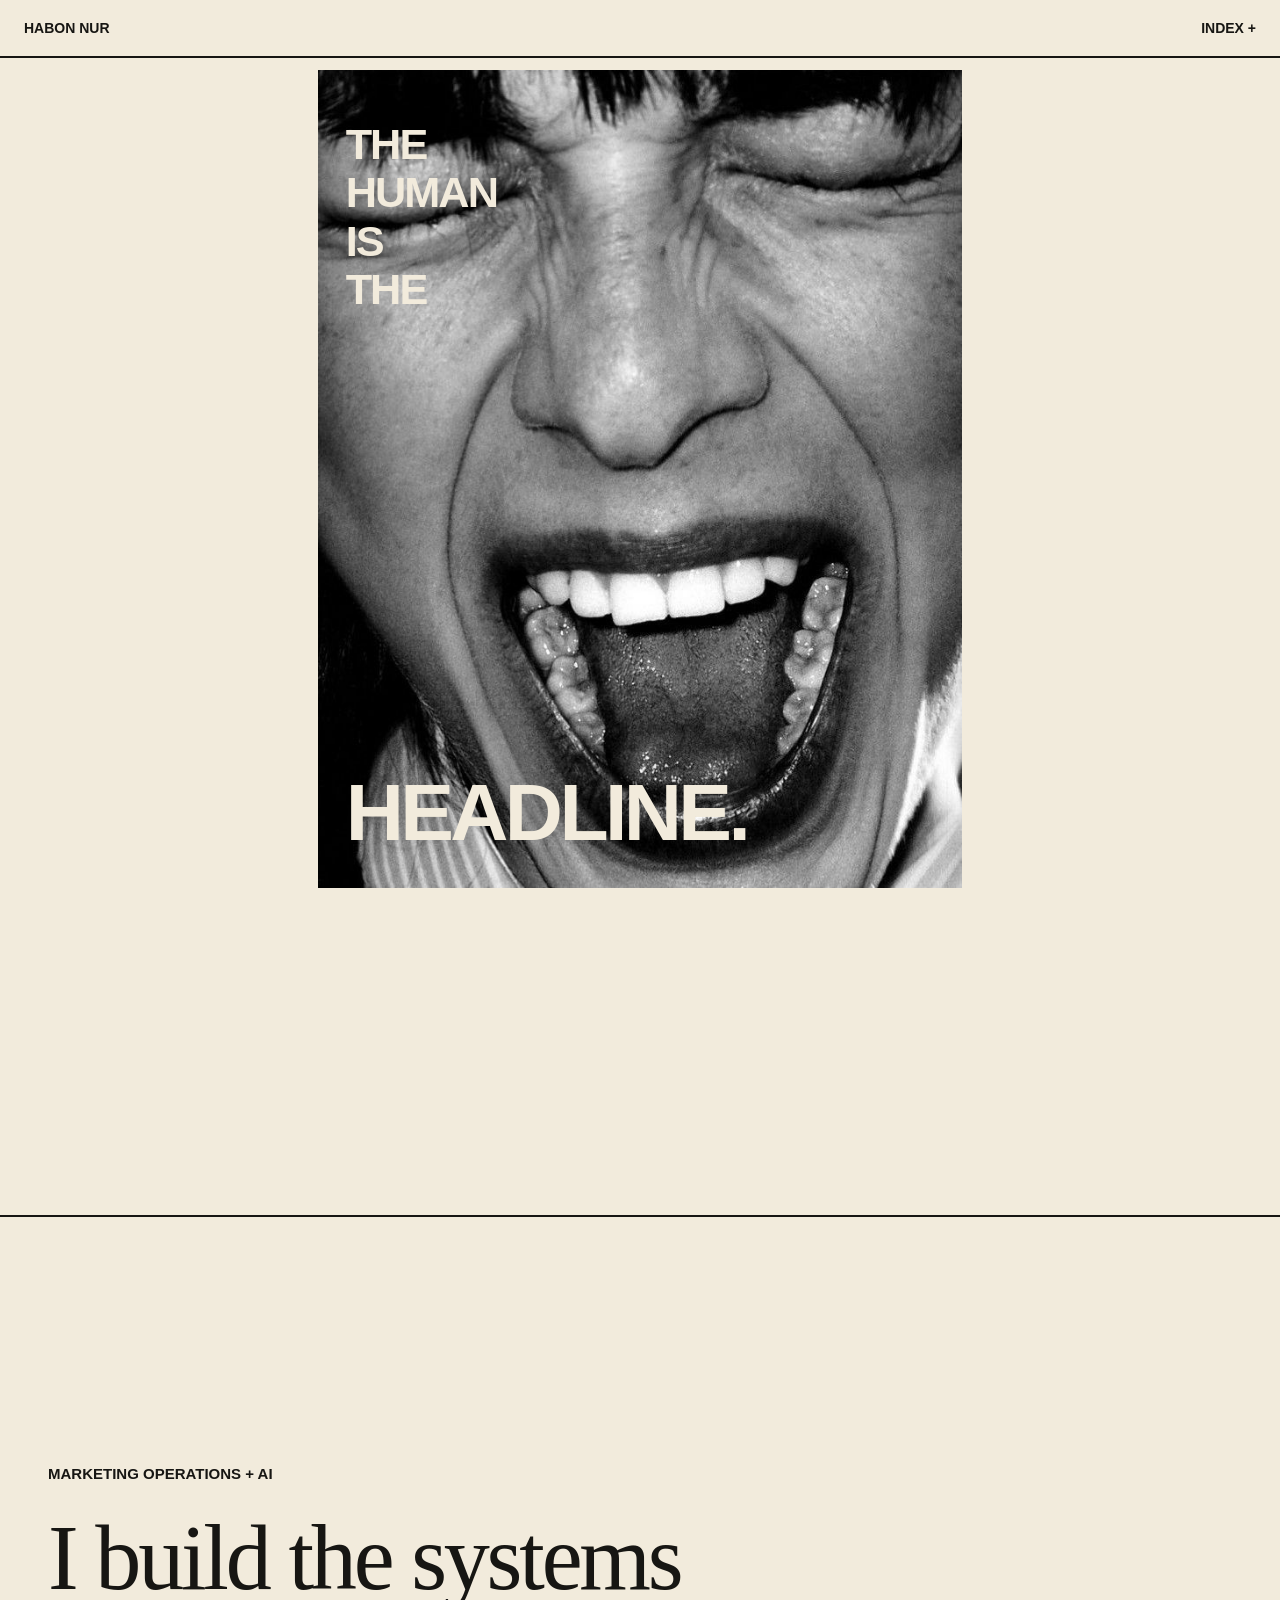
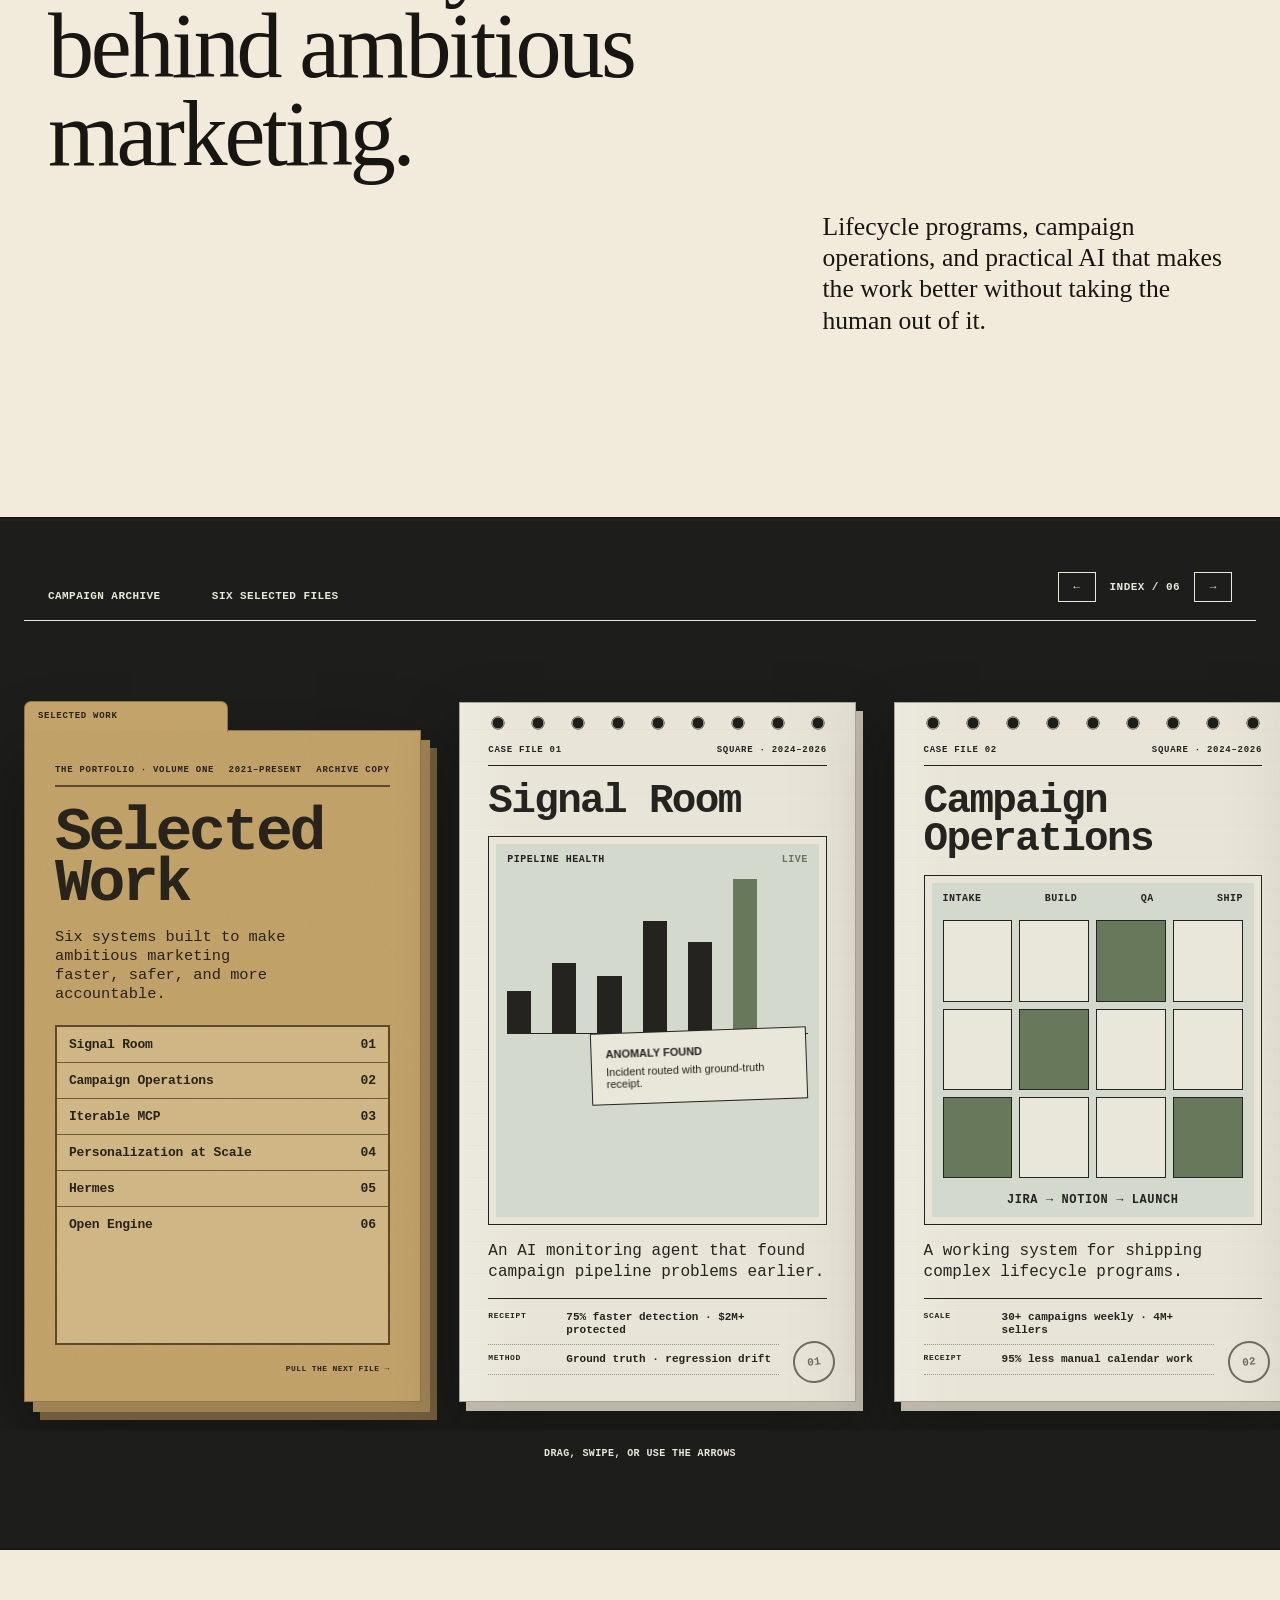
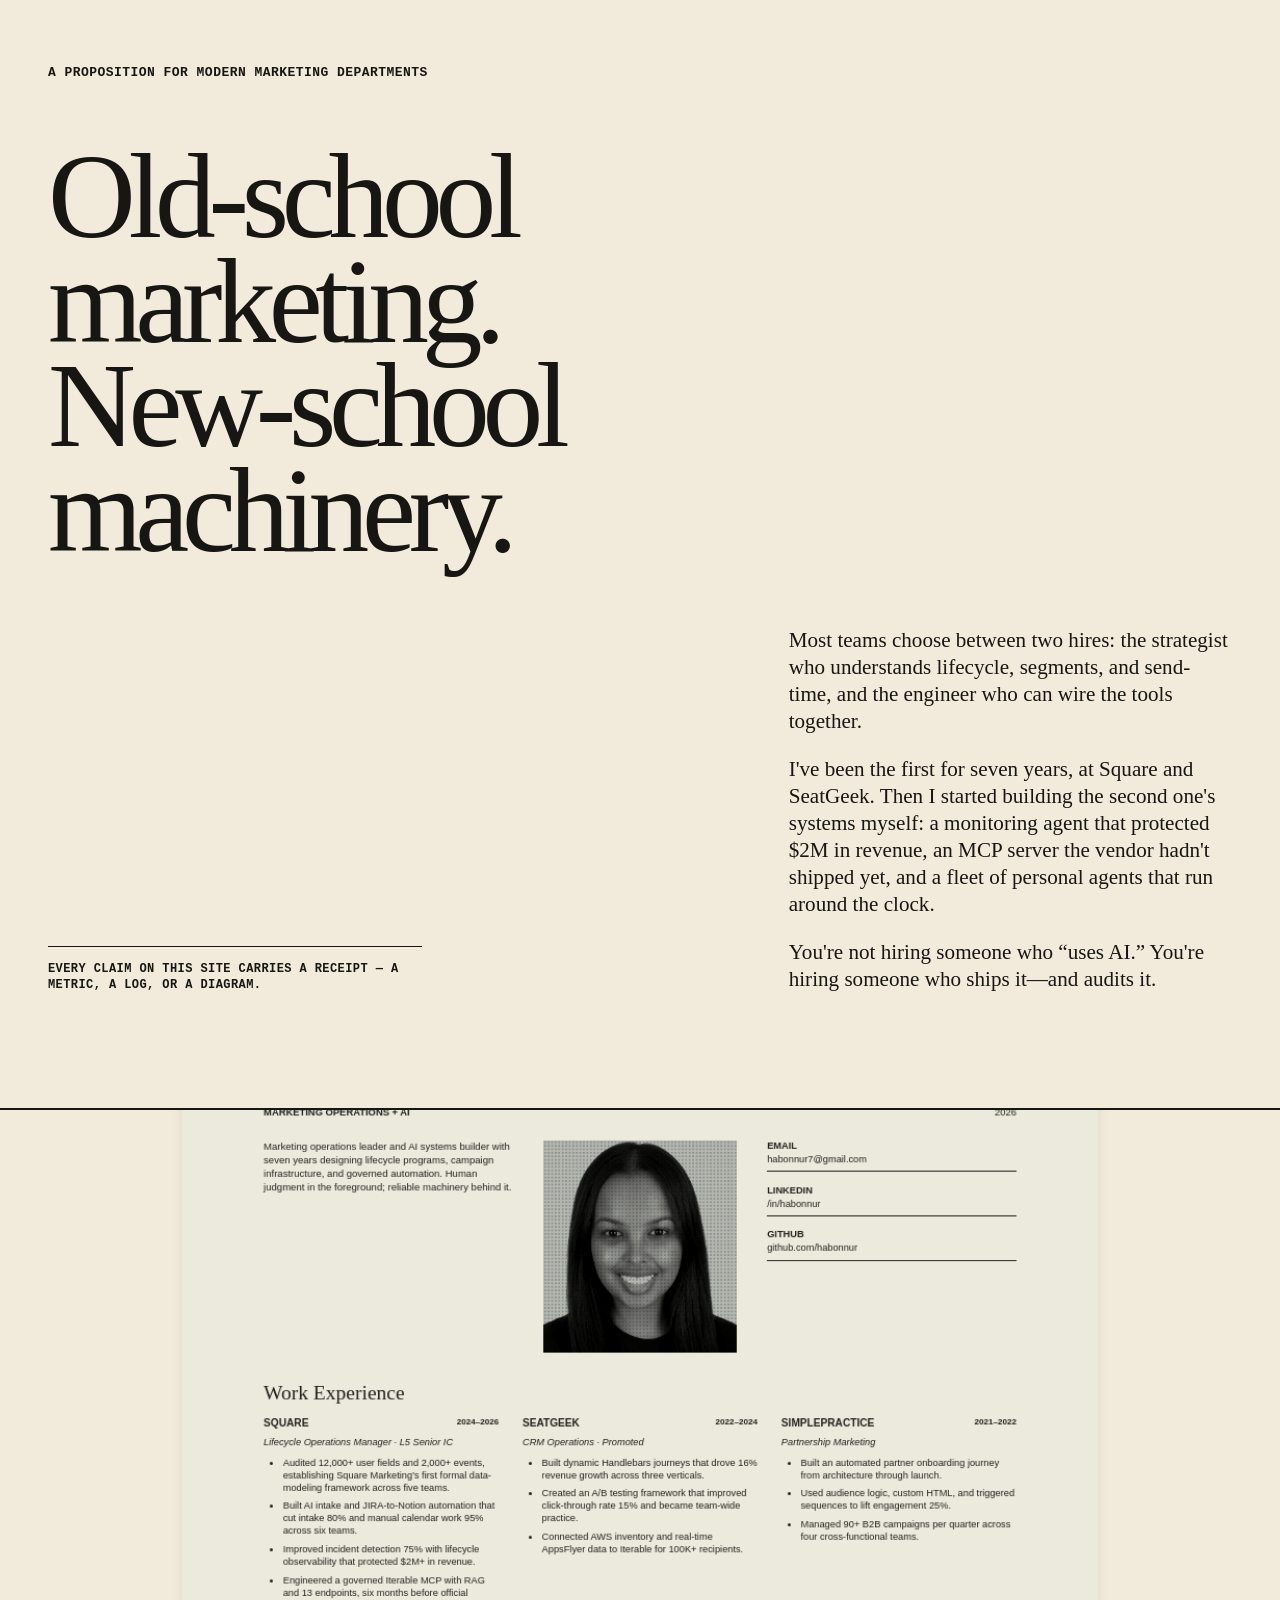
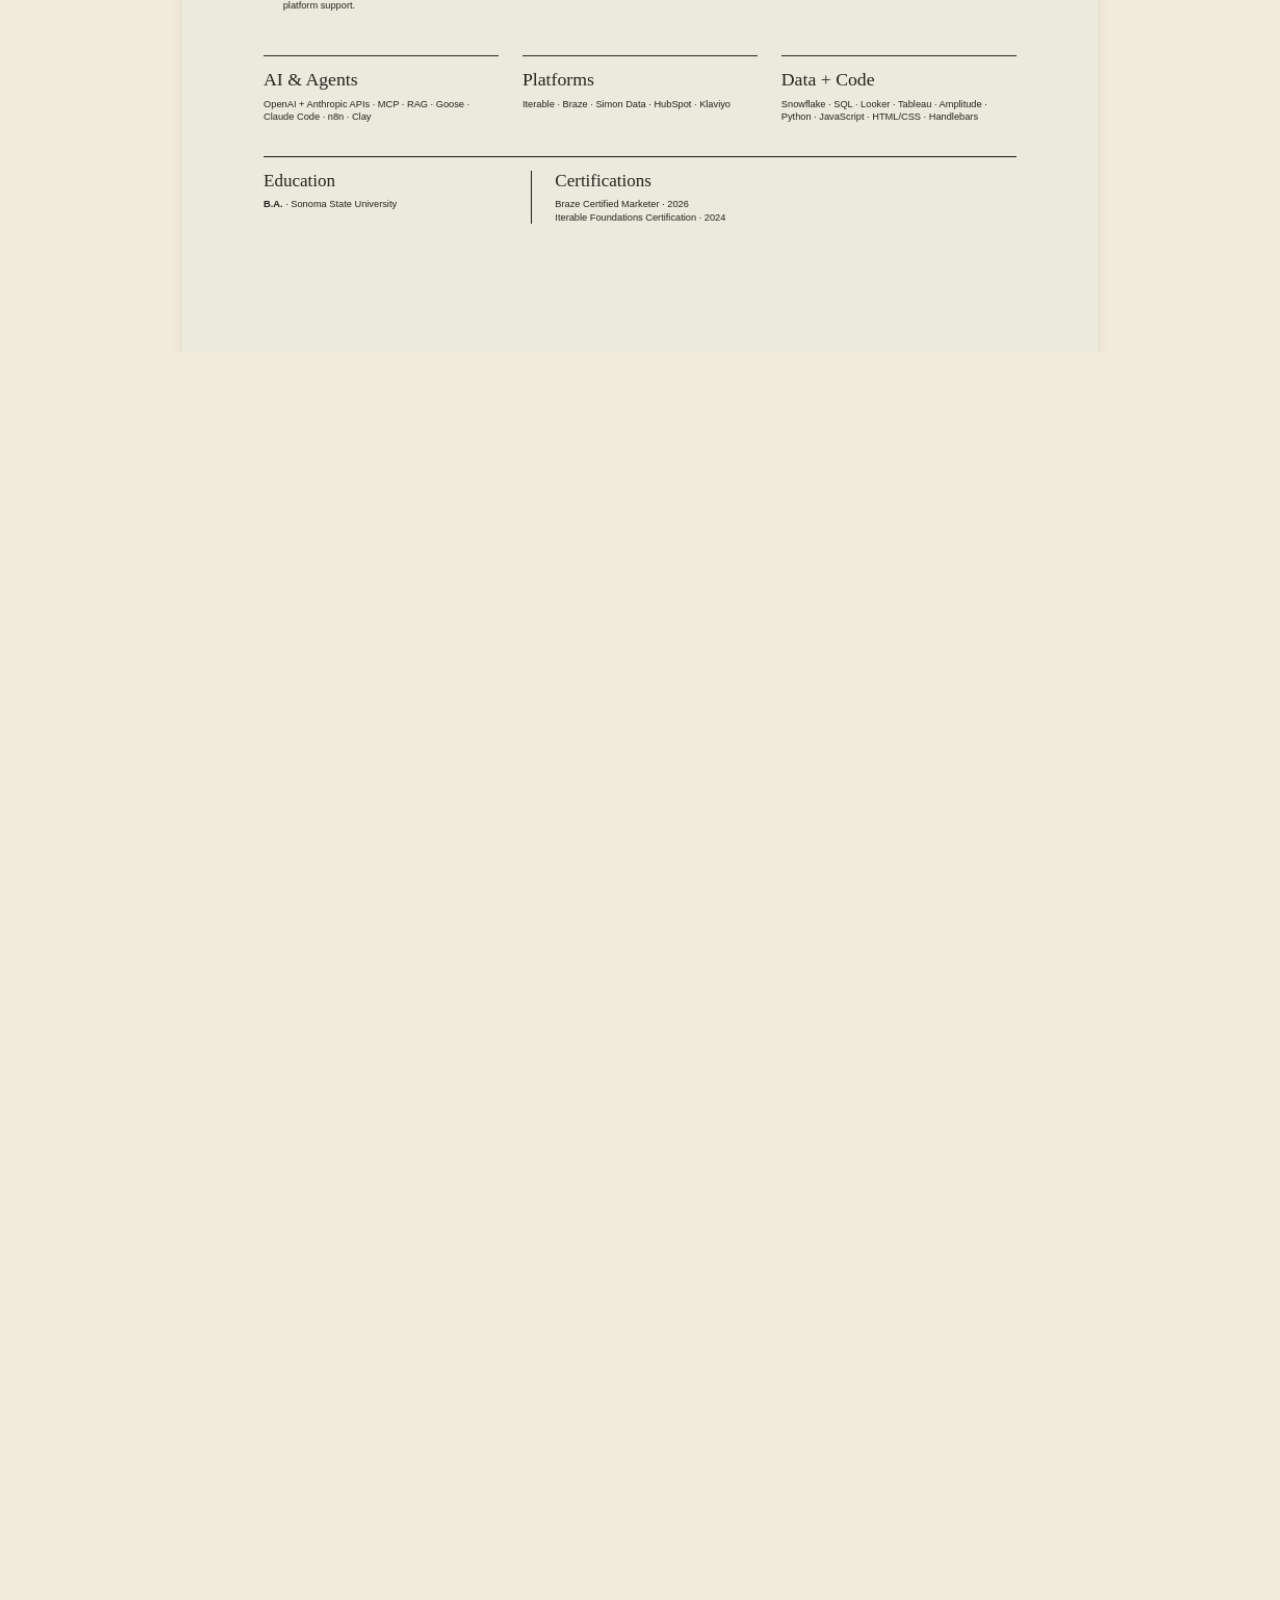
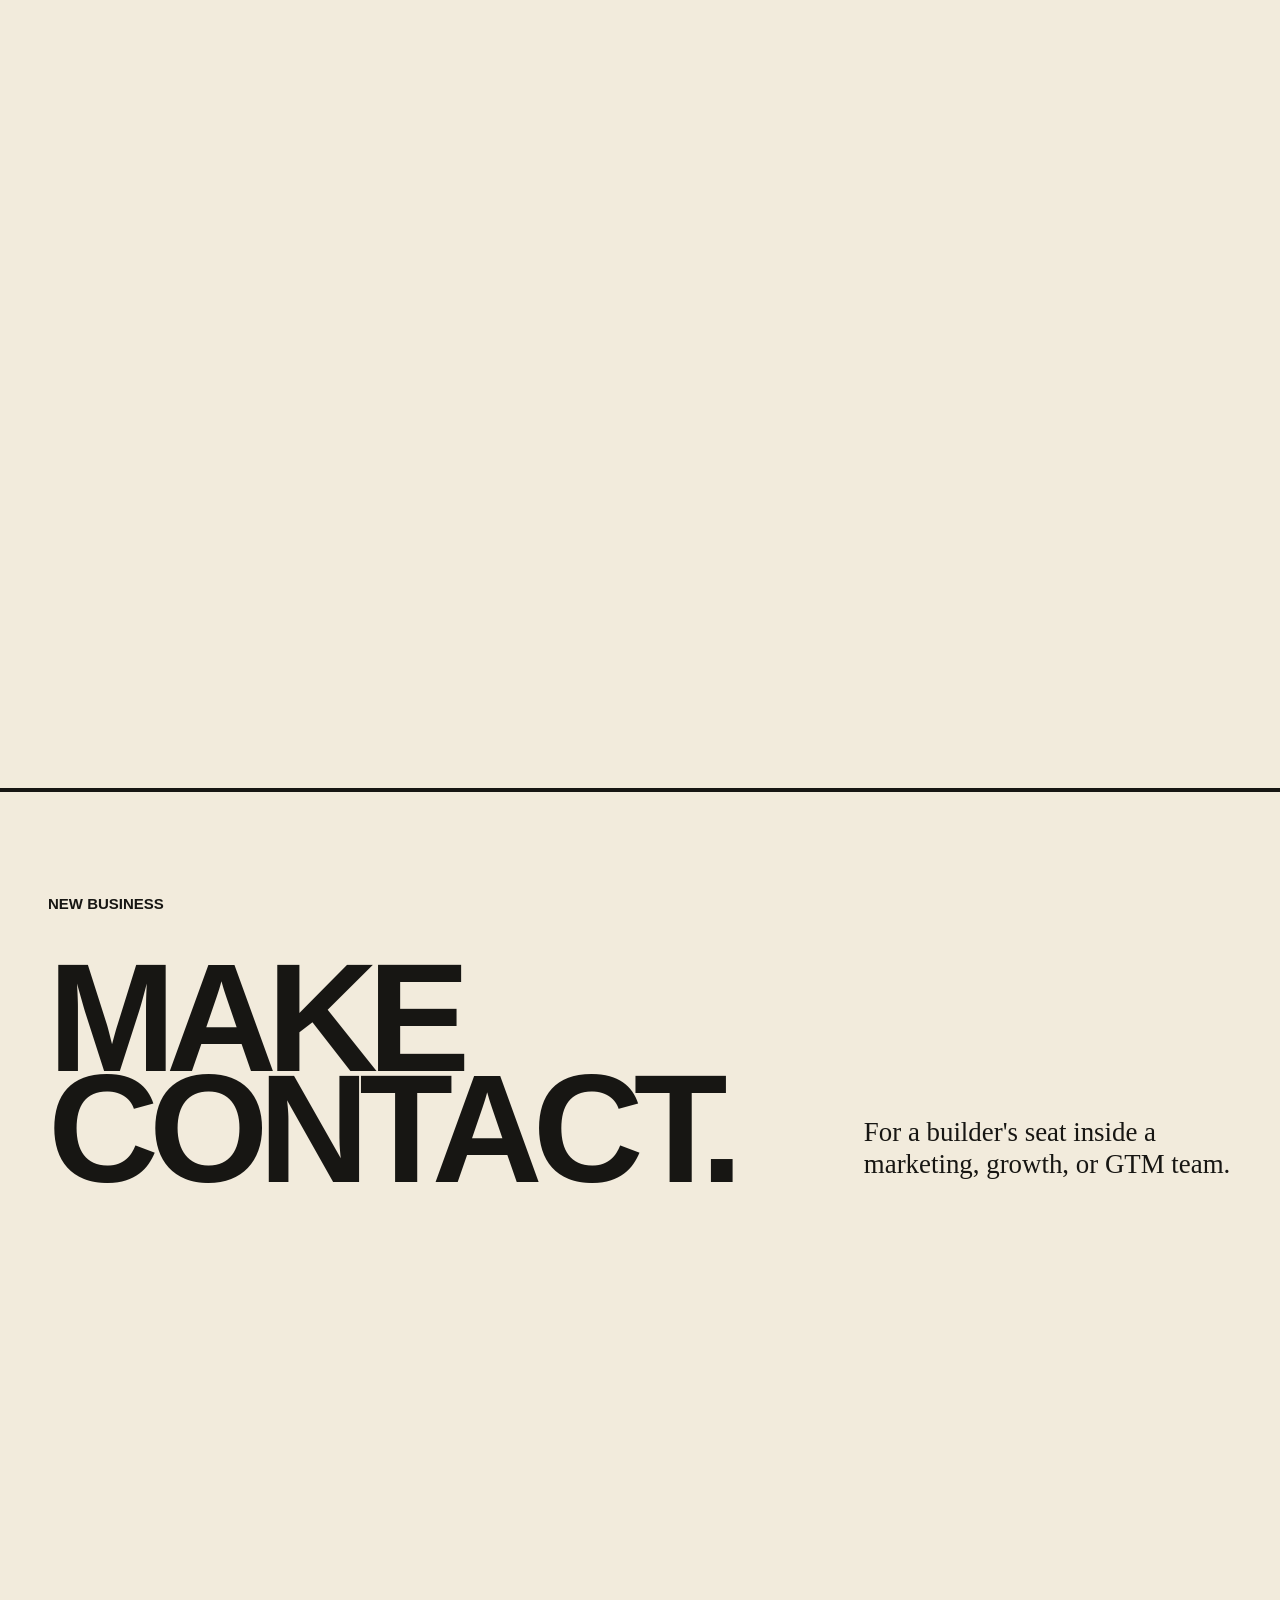
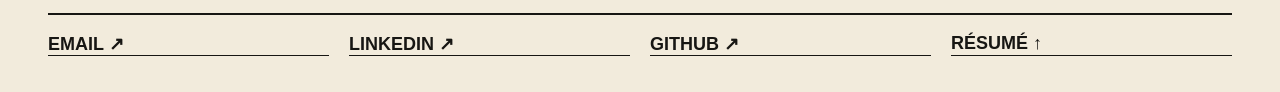
==== scroll-prototype.html @ bee8a8c4 "Build retro-futurist marketing portfolio" ====
<!doctype html>
<html lang="en">
<head>
  <meta charset="utf-8">
  <meta name="viewport" content="width=device-width, initial-scale=1">
  <title>Habon Nur — Scroll Prototype</title>
  <link rel="stylesheet" href="scroll-prototype.css">
</head>
<body>
  <header class="floating-nav">
    <a href="#top">HABON NUR</a>
    <button class="index-toggle" type="button" aria-expanded="false" aria-controls="site-index">INDEX +</button>
    <nav class="site-index" id="site-index" aria-label="Site index">
      <a href="#work"><span>01</span><span>THE WORK</span></a>
      <a href="#thinking"><span>02</span><span>THE THINKING</span></a>
      <a href="#machinery"><span>03</span><span>THE MACHINERY</span></a>
      <a href="#person"><span>04</span><span>THE PERSON</span></a>
      <a href="#contact"><span>05</span><span>MAKE CONTACT</span></a>
    </nav>
  </header>

  <main>
    <section class="hero-stage" id="top">
      <div class="hero-sticky">
        <div class="hero-lockup" data-reveal>
          <p><span>THE</span><span>HUMAN</span><span>IS</span><span>THE</span></p>
          <img src="assets/human-headline.jpg" width="734" height="931" alt="Expressive black-and-white close portrait">
          <h1>HEADLINE.</h1>
        </div>
      </div>
    </section>

    <section class="intro-frame frame" id="thinking">
      <div class="frame-inner intro-inner" data-reveal>
        <p class="frame-label">MARKETING OPERATIONS + AI</p>
        <p class="intro-statement editorial">I build the systems behind ambitious marketing.</p>
        <p class="intro-detail editorial">Lifecycle programs, campaign operations, and practical AI that makes the work better without taking the human out of it.</p>
      </div>
    </section>

    <section class="work-index frame" id="work">
      <div class="case-archive">
        <header class="case-archive-header">
          <div><p>CAMPAIGN ARCHIVE</p><p>SIX SELECTED FILES</p></div>
          <div class="archive-controls" aria-label="Case file controls">
            <button class="archive-prev" type="button" aria-label="Previous case">←</button>
            <p><span class="archive-current">INDEX</span> / 06</p>
            <button class="archive-next" type="button" aria-label="Next case">→</button>
          </div>
        </header>

        <div class="case-card-rail" tabindex="0" aria-label="Horizontally scrolling case files">
          <article class="archive-card archive-cover" data-case="INDEX">
            <header><p>THE PORTFOLIO · VOLUME ONE</p><p>2021–PRESENT</p></header>
            <div class="cover-title">
              <h2 class="editorial">Selected<br>Work</h2>
              <p class="editorial">Six systems built to make ambitious marketing faster, safer, and more accountable.</p>
            </div>
            <nav class="cover-directory" aria-label="Selected work directory">
              <a href="#case-01"><span>Signal Room</span><span>01</span></a>
              <a href="#case-02"><span>Campaign Operations</span><span>02</span></a>
              <a href="#case-03"><span>Iterable MCP</span><span>03</span></a>
              <a href="#case-04"><span>Personalization at Scale</span><span>04</span></a>
              <a href="#case-05"><span>Hermes</span><span>05</span></a>
              <a href="#case-06"><span>Open Engine</span><span>06</span></a>
            </nav>
            <p class="cover-note">PULL THE NEXT FILE →</p>
          </article>

          <article class="archive-card" id="case-01" data-case="01">
            <header><p>CASE FILE 01</p><p>SQUARE · 2024–2026</p></header>
            <h3 class="editorial">Signal Room</h3>
            <div class="case-artifact artifact-signal" aria-label="Monitoring system illustration">
              <div class="monitor-top"><span>PIPELINE HEALTH</span><span>LIVE</span></div>
              <div class="signal-line"><i></i><i></i><i></i><i></i><i></i><i></i></div>
              <div class="alert-slip"><strong>ANOMALY FOUND</strong><span>Incident routed with ground-truth receipt.</span></div>
            </div>
            <p class="card-summary editorial">An AI monitoring agent that found campaign pipeline problems earlier.</p>
            <dl class="case-specs"><div><dt>RECEIPT</dt><dd>75% faster detection · $2M+ protected</dd></div><div><dt>METHOD</dt><dd>Ground truth · regression drift</dd></div></dl>
          </article>

          <article class="archive-card" id="case-02" data-case="02">
            <header><p>CASE FILE 02</p><p>SQUARE · 2024–2026</p></header>
            <h3 class="editorial">Campaign Operations</h3>
            <div class="case-artifact artifact-calendar" aria-label="Campaign operations calendar illustration">
              <div class="calendar-head"><span>INTAKE</span><span>BUILD</span><span>QA</span><span>SHIP</span></div>
              <div class="calendar-grid"><i></i><i></i><i></i><i></i><i></i><i></i><i></i><i></i><i></i><i></i><i></i><i></i></div>
              <p>JIRA → NOTION → LAUNCH</p>
            </div>
            <p class="card-summary editorial">A working system for shipping complex lifecycle programs.</p>
            <dl class="case-specs"><div><dt>SCALE</dt><dd>30+ campaigns weekly · 4M+ sellers</dd></div><div><dt>RECEIPT</dt><dd>95% less manual calendar work</dd></div></dl>
          </article>

          <article class="archive-card" id="case-03" data-case="03">
            <header><p>CASE FILE 03</p><p>SQUARE · 2024–2026</p></header>
            <h3 class="editorial">Iterable MCP</h3>
            <div class="case-artifact artifact-mcp" aria-label="MCP endpoint map illustration">
              <svg class="mcp-connectors" viewBox="0 0 100 100" preserveAspectRatio="none" aria-hidden="true">
                <line x1="50" y1="50" x2="17" y2="13"></line>
                <line x1="50" y1="50" x2="83" y2="13"></line>
                <line x1="50" y1="50" x2="17" y2="50"></line>
                <line x1="50" y1="50" x2="83" y2="50"></line>
                <line x1="50" y1="50" x2="17" y2="87"></line>
                <line x1="50" y1="50" x2="83" y2="87"></line>
              </svg>
              <div class="mcp-core">MCP</div>
              <ul><li>CAMPAIGNS</li><li>METRICS</li><li>JOURNEYS</li><li>CONTENT</li><li>AUDIT</li><li>13 ENDPOINTS</li></ul>
            </div>
            <p class="card-summary editorial">Gave AI hands on the marketing stack—six months before the vendor did.</p>
            <dl class="case-specs"><div><dt>SYSTEM</dt><dd>Custom MCP server · RAG · Goose</dd></div><div><dt>PROOF</dt><dd>The GTM engineering receipt</dd></div></dl>
          </article>

          <article class="archive-card" id="case-04" data-case="04">
            <header><p>CASE FILE 04</p><p>SEATGEEK · 2022–2024</p></header>
            <h3 class="editorial">Personalization at Scale</h3>
            <div class="case-artifact artifact-personal" aria-label="Live data flowing through one template to produce personalized messages">
              <div><span>01 · INPUT</span><strong>LIVE CUSTOMER DATA</strong><small>Language · team · ticket inventory</small></div>
              <div><span>02 · SYSTEM</span><strong>ONE REUSABLE TEMPLATE</strong><small>Automatically builds the right message</small></div>
              <div><span>03 · RESULT</span><strong>+15%</strong><small>Push conversion from personalized sends</small></div>
            </div>
            <p class="card-summary editorial">More relevant marketing without multiplying production work.</p>
            <dl class="case-specs"><div><dt>RECEIPT</dt><dd>$200K+ average revenue per campaign</dd></div><div><dt>SCALE</dt><dd>100K+ recipients · 3 soccer verticals</dd></div></dl>
          </article>

          <article class="archive-card" id="case-05" data-case="05">
            <header><p>CASE FILE 05</p><p>PERSONAL INFRASTRUCTURE</p></header>
            <h3 class="editorial">Hermes</h3>
            <div class="case-artifact artifact-hermes" aria-label="Verified morning brief illustration">
              <p>MORNING BRIEF · 07:00</p><ol><li>Read the full thread <b>✓</b></li><li>Ground every claim <b>✓</b></li><li>Attach message ID <b>✓</b></li></ol>
            </div>
            <p class="card-summary editorial">A 24/7 agent that reads my inbox, briefs me every morning, and never invents a thing.</p>
            <dl class="case-specs"><div><dt>RHYTHM</dt><dd>6 scheduled runs every day</dd></div><div><dt>RECEIPT</dt><dd>Message ID on every claim · &lt;$1/day</dd></div></dl>
          </article>

          <article class="archive-card" id="case-06" data-case="06">
            <header><p>CASE FILE 06</p><p>PERSONAL INFRASTRUCTURE</p></header>
            <h3 class="editorial">Open Engine</h3>
            <div class="case-artifact artifact-engine" aria-label="Governed agent task ledger illustration">
              <div><span>CLAIM</span><span>ACT</span><span>VERIFY</span></div><p>Task 042 · scoped</p><p>Skill v3.2 · eval passed</p><p>Receipt 8F17 · attached</p>
            </div>
            <p class="card-summary editorial">Governed AI: agents claim scoped tasks and leave a paper trail.</p>
            <dl class="case-specs"><div><dt>SYSTEM</dt><dd>Linear queue · versioned skills</dd></div><div><dt>METHOD</dt><dd>Eval gates · receipts for every action</dd></div></dl>
          </article>
        </div>
        <p class="archive-drag-note">DRAG, SWIPE, OR USE THE ARROWS</p>
      </div>
    </section>

    <section class="pitch-frame frame" id="machinery">
      <div class="pitch-inner" data-reveal>
        <p class="pitch-kicker">A PROPOSITION FOR MODERN MARKETING DEPARTMENTS</p>
        <h2 class="editorial">Old-school marketing.<br>New-school machinery.</h2>
        <div class="pitch-copy editorial">
          <p>Most teams choose between two hires: the strategist who understands lifecycle, segments, and send-time, and the engineer who can wire the tools together.</p>
          <p>I've been the first for seven years, at Square and SeatGeek. Then I started building the second one's systems myself: a monitoring agent that protected $2M in revenue, an MCP server the vendor hadn't shipped yet, and a fleet of personal agents that run around the clock.</p>
          <p>You're not hiring someone who “uses AI.” You're hiring someone who ships it—and audits it.</p>
        </div>
        <p class="pitch-smallprint">EVERY CLAIM ON THIS SITE CARRIES A RECEIPT — A METRIC, A LOG, OR A DIAGRAM.</p>
      </div>
    </section>

    <section class="resume-frame frame" id="person">
      <div class="resume-stage">
        <article class="morgan-resume" aria-label="Habon Nur résumé">
          <header class="resume-masthead">
            <h2>Habon Nur</h2>
            <div><strong>MARKETING OPERATIONS + AI</strong><span>2026</span></div>
          </header>

          <section class="resume-intro-grid">
            <p class="resume-bio">Marketing operations leader and AI systems builder with seven years designing lifecycle programs, campaign infrastructure, and governed automation. Human judgment in the foreground; reliable machinery behind it.</p>
            <figure class="resume-portrait"><img src="assets/habon-headshot.jpg" alt="Black-and-white portrait of Habon Nur"></figure>
            <address class="resume-contact">
              <p><strong>EMAIL</strong><a href="mailto:habonnur7@gmail.com">habonnur7@gmail.com</a></p>
              <p><strong>LINKEDIN</strong><a href="https://www.linkedin.com/in/habonnur" target="_blank" rel="noopener noreferrer">/in/habonnur</a></p>
              <p><strong>GITHUB</strong><a href="https://github.com/habonnur" target="_blank" rel="noopener noreferrer">github.com/habonnur</a></p>
            </address>
          </section>

          <section class="resume-work">
            <h3>Work Experience</h3>
            <div class="resume-work-grid">
              <article>
                <h4>SQUARE <span>2024–2026</span></h4>
                <p class="role">Lifecycle Operations Manager · L5 Senior IC</p>
                <ul>
                  <li>Audited 12,000+ user fields and 2,000+ events, establishing Square Marketing's first formal data-modeling framework across five teams.</li>
                  <li>Built AI intake and JIRA-to-Notion automation that cut intake 80% and manual calendar work 95% across six teams.</li>
                  <li>Improved incident detection 75% with lifecycle observability that protected $2M+ in revenue.</li>
                  <li>Engineered a governed Iterable MCP with RAG and 13 endpoints, six months before official platform support.</li>
                </ul>
              </article>
              <article>
                <h4>SEATGEEK <span>2022–2024</span></h4>
                <p class="role">CRM Operations · Promoted</p>
                <ul>
                  <li>Built dynamic Handlebars journeys that drove 16% revenue growth across three verticals.</li>
                  <li>Created an A/B testing framework that improved click-through rate 15% and became team-wide practice.</li>
                  <li>Connected AWS inventory and real-time AppsFlyer data to Iterable for 100K+ recipients.</li>
                </ul>
              </article>
              <article>
                <h4>SIMPLEPRACTICE <span>2021–2022</span></h4>
                <p class="role">Partnership Marketing</p>
                <ul>
                  <li>Built an automated partner onboarding journey from architecture through launch.</li>
                  <li>Used audience logic, custom HTML, and triggered sequences to lift engagement 25%.</li>
                  <li>Managed 90+ B2B campaigns per quarter across four cross-functional teams.</li>
                </ul>
              </article>
            </div>
          </section>

          <section class="resume-capabilities">
            <article><h3>AI &amp; Agents</h3><p>OpenAI + Anthropic APIs · MCP · RAG · Goose · Claude Code · n8n · Clay</p></article>
            <article><h3>Platforms</h3><p>Iterable · Braze · Simon Data · HubSpot · Klaviyo</p></article>
            <article><h3>Data + Code</h3><p>Snowflake · SQL · Looker · Tableau · Amplitude · Python · JavaScript · HTML/CSS · Handlebars</p></article>
          </section>

          <footer class="resume-credentials">
            <section><h3>Education</h3><p><strong>B.A.</strong> · Sonoma State University</p></section>
            <section><h3>Certifications</h3><p>Braze Certified Marketer · 2026<br>Iterable Foundations Certification · 2024</p></section>
          </footer>
        </article>
      </div>
    </section>

    <section class="contact-frame frame" id="contact">
      <div class="frame-inner contact-inner" data-reveal>
        <p class="frame-label">NEW BUSINESS</p>
        <h2>MAKE<br>CONTACT.</h2>
        <p class="editorial">For a builder's seat inside a marketing, growth, or GTM team.</p>
        <nav class="contact-links" aria-label="Contact links">
          <a href="mailto:habonnur7@gmail.com">EMAIL ↗</a>
          <a href="https://www.linkedin.com/in/habonnur" target="_blank" rel="noopener noreferrer">LINKEDIN ↗</a>
          <a href="https://github.com/habonnur" target="_blank" rel="noopener noreferrer">GITHUB ↗</a>
          <a href="#person">RÉSUMÉ ↑</a>
        </nav>
      </div>
    </section>
  </main>

  <script src="scroll-prototype.js"></script>
</body>
</html>
---- scroll-prototype.css ----
:root {
  --paper: #f2ebdc;
  --ink: #171613;
  --signal-red: #c64b2f;
  --press-green: #41613c;
  --print-gold: #d2a338;
  --structural: "Helvetica Neue", Helvetica, Arial, sans-serif;
  --editorial: Baskerville, "Baskerville Old Face", Georgia, serif;
}

* { box-sizing: border-box; }
html { scroll-behavior: smooth; }
body {
  margin: 0;
  background: var(--paper);
  color: var(--ink);
  font-family: var(--structural);
  overflow-x: hidden;
}
a { color: inherit; text-decoration: none; }
.editorial { font-family: var(--editorial); }

.floating-nav {
  position: fixed;
  inset: 0 0 auto;
  z-index: 100;
  display: flex;
  min-height: 58px;
  align-items: center;
  justify-content: space-between;
  padding: 12px 24px;
  background: var(--paper);
  color: var(--ink);
  border-bottom: 2px solid var(--ink);
  font-size: 14px;
  font-weight: 700;
  pointer-events: auto;
}
.index-toggle {
  border: 0;
  padding: 0;
  background: transparent;
  color: inherit;
  font: inherit;
  cursor: pointer;
}
.site-index {
  position: fixed;
  top: 58px;
  right: 0;
  width: min(520px, 100vw);
  padding: 0 24px 24px;
  background: var(--paper);
  border-bottom: 2px solid var(--ink);
  border-left: 2px solid var(--ink);
  opacity: 0;
  transform: translateY(-24px);
  visibility: hidden;
  transition: opacity .25s ease, transform .35s cubic-bezier(.2,.75,.2,1), visibility .25s;
}
.site-index.is-open {
  opacity: 1;
  transform: translateY(0);
  visibility: visible;
}
.site-index a {
  display: grid;
  grid-template-columns: 46px 1fr;
  gap: 12px;
  padding: 18px 0;
  border-top: 2px solid var(--ink);
  font-size: clamp(22px, 2.2vw, 32px);
  line-height: 1;
  letter-spacing: -.035em;
}
.site-index a:first-child { border-top: 0; }
.site-index a:hover span:last-child {
  text-decoration: underline;
  text-underline-offset: .15em;
}

.hero-stage {
  position: relative;
  height: 135svh;
}
.hero-sticky {
  position: sticky;
  top: 0;
  height: 100svh;
  display: grid;
  place-items: center;
  padding-top: 58px;
  background: var(--paper);
  overflow: hidden;
}
.hero-lockup {
  position: relative;
  width: min(74svh, calc(100vw - 48px));
  aspect-ratio: 734 / 931;
  max-height: calc(100svh - 82px);
  container-type: inline-size;
}
.hero-lockup p,
.hero-lockup h1 {
  position: absolute;
  z-index: 2;
  left: 5.8cqw;
  color: var(--paper);
  margin: 0;
  font-weight: 700;
  line-height: .92;
  letter-spacing: -.045em;
}
.hero-lockup p {
  top: 7.5cqw;
  font-size: 6.5cqw;
  line-height: 1.12;
}
.hero-lockup p span { display: block; }
.hero-lockup img {
  position: absolute;
  inset: 0;
  display: block;
  width: 100%;
  height: 100%;
  object-fit: contain;
  object-position: center center;
}
.hero-lockup h1 {
  right: 5.8cqw;
  bottom: 5.8cqw;
  font-size: 12.1cqw;
  white-space: nowrap;
}

.frame {
  position: relative;
  z-index: 2;
  min-height: 100svh;
  background: var(--paper);
}
.frame-inner {
  width: min(calc(100% - 48px), 1440px);
  min-height: 100svh;
  margin-inline: auto;
  padding: clamp(76px, 8vw, 120px) 24px 36px;
}

[data-reveal] {
  opacity: 0;
  transform: translateY(56px) scale(.96);
  transition: opacity .8s cubic-bezier(.2,.75,.2,1), transform 1s cubic-bezier(.2,.75,.2,1);
}
[data-reveal].is-visible {
  opacity: 1;
  transform: translateY(0) scale(1);
}

.intro-frame { border-top: 2px solid var(--ink); }
.intro-inner {
  display: grid;
  grid-template-columns: 1fr 2.4fr;
  align-content: center;
  gap: 32px;
}
.frame-label {
  margin: 0;
  font-size: 15px;
  font-weight: 700;
}
.intro-statement {
  grid-column: 1 / -1;
  align-self: center;
  max-width: 15ch;
  margin: 0;
  font-size: clamp(56px, 7.2vw, 112px);
  line-height: .96;
  letter-spacing: -.035em;
}
.intro-detail {
  grid-column: 2;
  justify-self: end;
  max-width: 32ch;
  margin: 0;
  font-size: clamp(20px, 2vw, 28px);
  line-height: 1.22;
}

.work-opening-inner {
  display: grid;
  grid-template-columns: 1fr 1fr;
  grid-template-rows: 1fr auto;
  align-items: end;
}
.work-opening {
  background: var(--signal-red);
  border-top: 2px solid var(--ink);
  border-bottom: 2px solid var(--ink);
}
.work-opening h2 {
  grid-column: 1 / -1;
  align-self: end;
  margin: 0;
  line-height: .76;
  letter-spacing: -.06em;
  text-align: left;
}
.work-opening h2 span,
.work-opening h2 strong {
  display: block;
}
.work-opening h2 span {
  font-size: clamp(54px, 8vw, 126px);
  letter-spacing: -.05em;
}
.work-opening h2 strong {
  font-family: var(--editorial);
  font-size: clamp(116px, 20vw, 320px);
  font-weight: 400;
  letter-spacing: -.075em;
}
.work-opening p {
  grid-column: 2;
  justify-self: end;
  max-width: 34ch;
  margin: 44px 0 0;
  font-size: clamp(20px, 1.8vw, 27px);
  text-align: left;
}

.project-frame {
  position: relative;
  min-height: 175svh;
  background: transparent;
}
.project-layout {
  --story-opacity: 0;
  --story-shift: 36px;
  --title-shift: 0vh;
  --title-scale: 1;
  position: sticky;
  top: 0;
  z-index: 10;
  display: grid;
  grid-template-columns: 1fr 1fr;
  grid-template-rows: auto 1fr auto;
  gap: 28px;
  height: 100svh;
  min-height: 100svh;
  background: var(--paper);
  border-top: 2px solid var(--ink);
}
.project-number {
  margin: 0;
  font-size: 17px;
  font-weight: 700;
  letter-spacing: .01em;
}
.project-layout h3 {
  grid-column: 1 / -1;
  align-self: center;
  margin: 0;
  font-size: clamp(72px, 10.5vw, 168px);
  line-height: .8;
  letter-spacing: -.06em;
  transform: translateY(var(--title-shift)) scale(var(--title-scale));
  transform-origin: left center;
  transition: transform .08s linear;
}
.project-layout h3 span,
.project-layout h3 em { display: block; }
.project-layout h3 em {
  font-family: var(--editorial);
  font-style: normal;
  font-weight: 400;
  letter-spacing: -.055em;
}
.project-one .project-layout { color: var(--ink); }
.project-two .project-layout {
  background: var(--ink);
  color: var(--paper);
}
.project-three .project-layout {
  background: var(--press-green);
  color: var(--paper);
}
.project-four .project-layout {
  background: var(--print-gold);
  color: var(--ink);
}
.project-two h3,
.project-four h3 {
  text-align: right;
  transform-origin: right center;
}
.project-story {
  grid-column: 1 / -1;
  display: grid;
  grid-template-columns: repeat(3, 1fr);
  gap: clamp(24px, 4vw, 64px);
  align-self: end;
  padding-top: 28px;
  border-top: 2px solid var(--ink);
  opacity: var(--story-opacity);
  transform: translateY(var(--story-shift));
  transition: opacity .08s linear, transform .08s linear;
}
.project-story p { margin: 0; }
.story-label {
  margin-bottom: 12px !important;
  font-size: 14px;
  font-weight: 700;
}
.project-story .editorial {
  max-width: 29ch;
  font-size: clamp(19px, 1.55vw, 24px);
  line-height: 1.22;
}
.project-result {
  margin: 0;
  max-width: 26ch;
  font-size: clamp(18px, 1.5vw, 23px);
  font-weight: 700;
  line-height: 1.2;
}

.work-index {
  background: var(--paper);
  border-top: 2px solid var(--ink);
}
.index-inner,
.pitch-inner,
.resume-inner {
  width: min(calc(100% - 48px), 1440px);
  margin-inline: auto;
  padding: clamp(92px, 9vw, 140px) 24px clamp(80px, 9vw, 140px);
}
.work-index-header {
  position: relative;
  display: grid;
  grid-template-columns: 1fr 1fr;
  grid-template-rows: auto 1fr auto;
  gap: 28px;
  min-height: 50svh;
  padding-bottom: clamp(56px, 7vw, 96px);
  border-bottom: 2px solid var(--ink);
}
.section-number {
  margin: 0;
  font-size: 16px;
  font-weight: 700;
}
.work-index-header h2 {
  position: relative;
  z-index: 1;
  grid-column: 1 / -1;
  grid-row: 1;
  justify-self: start;
  margin: 0;
  max-width: none;
  font-size: clamp(56px, 6vw, 96px);
  line-height: .82;
  letter-spacing: -.065em;
  text-align: left;
  white-space: nowrap;
}
.work-index-header .editorial {
  position: relative;
  z-index: 1;
  grid-column: 2;
  grid-row: 3;
  justify-self: end;
  max-width: 31ch;
  margin: 0;
  font-size: clamp(20px, 1.8vw, 27px);
  line-height: 1.2;
}
.work-group { margin-top: clamp(58px, 7vw, 100px); }
.group-kicker,
.case-receipt,
.pitch-kicker,
.pitch-smallprint,
.career-year {
  font-family: "Courier New", Courier, monospace;
  letter-spacing: .035em;
}
.group-kicker {
  margin: 0 0 18px;
  font-size: 14px;
  font-weight: 700;
}
.case-row {
  position: relative;
  display: grid;
  grid-template-columns: 52px minmax(300px, 1.35fr) minmax(280px, 1fr);
  gap: clamp(22px, 3vw, 48px);
  align-items: start;
  padding: clamp(27px, 3vw, 43px) 0;
  border-top: 1px solid var(--ink);
}
.case-row:last-child { border-bottom: 1px solid var(--ink); }
.case-row p { margin: 0; }
.case-number {
  font-size: 16px;
  font-weight: 700;
}
.case-row h3 {
  margin: 0 0 8px;
  font-size: clamp(28px, 3.4vw, 52px);
  line-height: .95;
  letter-spacing: -.045em;
}
.case-summary {
  max-width: 43ch;
  font-size: clamp(18px, 1.55vw, 23px);
  line-height: 1.2;
}
.case-metrics {
  max-width: 44ch;
  font-size: clamp(16px, 1.3vw, 20px);
  font-weight: 700;
  line-height: 1.25;
}
.case-receipt {
  margin-top: 14px !important;
  font-size: 12px;
  line-height: 1.25;
}
.featured-case::before {
  content: "";
  position: absolute;
  top: -1px;
  bottom: -1px;
  left: -16px;
  width: 5px;
  background: var(--ink);
}
.personal-group {
  margin-inline: -24px;
  padding: clamp(40px, 5vw, 70px) 24px 0;
  background: var(--paper);
}

/* Selected Work: editorial directory + physical case-file archive */
.archive-index {
  width: min(calc(100% - 48px), 1440px);
  min-height: 100svh;
  margin-inline: auto;
  padding: clamp(96px, 10vw, 150px) 24px clamp(54px, 6vw, 88px);
  display: grid;
  grid-template-columns: minmax(280px, .8fr) minmax(420px, 1.2fr);
  grid-template-rows: 1fr auto;
  gap: clamp(48px, 8vw, 130px);
  align-items: center;
}
.archive-index-header { align-self: start; }
.archive-eyebrow,
.archive-instruction,
.case-archive-header,
.archive-card > header,
.case-specs dt,
.archive-drag-note {
  font-family: "Courier New", Courier, monospace;
  font-weight: 700;
  letter-spacing: .04em;
}
.archive-eyebrow {
  margin: 0 0 clamp(32px, 5vw, 72px);
  font-size: 12px;
}
.archive-index h2 {
  margin: 0;
  font-size: clamp(70px, 9.2vw, 142px);
  font-weight: 400;
  line-height: .82;
  letter-spacing: -.055em;
}
.archive-deck {
  max-width: 30ch;
  margin: clamp(30px, 4vw, 56px) 0 0;
  font-size: clamp(20px, 1.75vw, 27px);
  line-height: 1.24;
}
.archive-directory {
  position: relative;
  width: min(100%, 660px);
  align-self: center;
  padding: 18px clamp(18px, 3vw, 42px);
}
.archive-directory::after {
  content: "";
  position: absolute;
  z-index: -1;
  top: 2%;
  bottom: 2%;
  left: 72%;
  width: 1px;
  background: currentColor;
  opacity: .58;
  transform: rotate(-18deg);
  transform-origin: center;
}
.directory-client {
  margin: 28px 0 8px;
  font-family: "Courier New", Courier, monospace;
  font-size: 11px;
  font-weight: 700;
  letter-spacing: .05em;
  text-transform: uppercase;
}
.directory-client:first-child { margin-top: 0; }
.archive-directory a {
  display: grid;
  grid-template-columns: 1fr 46px;
  gap: 24px;
  align-items: baseline;
  padding: 5px 0;
  font-family: Baskerville, "Baskerville Old Face", Georgia, serif;
  font-size: clamp(18px, 1.65vw, 25px);
  letter-spacing: .09em;
}
.archive-directory a span:last-child { text-align: right; }
.archive-directory a:hover span:first-child {
  text-decoration: underline;
  text-underline-offset: .2em;
}
.archive-instruction {
  grid-column: 1 / -1;
  margin: 0;
  font-size: 11px;
  text-align: center;
}

.case-archive {
  --archive-paper: #e9e6da;
  --archive-ink: #24231f;
  --archive-moss: #68785a;
  padding: clamp(30px, 4vw, 58px) 0 clamp(52px, 7vw, 100px);
  overflow: hidden;
  background: #1d1d1b;
  color: var(--archive-paper);
  border-top: 2px solid var(--archive-ink);
}
.case-archive-header {
  width: min(calc(100% - 48px), 1440px);
  margin: 0 auto clamp(26px, 3vw, 44px);
  padding: 0 24px 18px;
  display: flex;
  justify-content: space-between;
  align-items: end;
  border-bottom: 1px solid currentColor;
  font-size: 11px;
}
.case-archive-header p { margin: 0; }
.case-archive-header > div:first-child {
  display: flex;
  gap: clamp(24px, 4vw, 64px);
}
.archive-controls { display: flex; align-items: center; gap: 14px; }
.archive-controls button {
  width: 38px;
  height: 30px;
  border: 1px solid currentColor;
  background: transparent;
  color: inherit;
  font: inherit;
  cursor: pointer;
}
.archive-controls button:hover { background: var(--archive-paper); color: var(--archive-ink); }
.case-card-rail {
  display: flex;
  gap: clamp(20px, 2.6vw, 42px);
  overflow-x: auto;
  padding: 0 max(24px, calc((100vw - 1440px) / 2 + 24px)) 28px;
  scroll-padding-inline: max(24px, calc((100vw - 1440px) / 2 + 24px));
  scroll-snap-type: x mandatory;
  overscroll-behavior-inline: contain;
  scrollbar-color: var(--archive-paper) transparent;
  scrollbar-width: thin;
}
.case-card-rail:focus-visible { outline: 1px solid var(--archive-paper); outline-offset: 6px; }
.archive-card {
  position: relative;
  flex: 0 0 clamp(700px, 68vw, 940px);
  min-height: min(700px, calc(100svh - 190px));
  padding: clamp(24px, 3vw, 44px);
  display: grid;
  grid-template-columns: 1.2fr .8fr;
  grid-template-rows: auto auto 1fr auto;
  gap: clamp(18px, 2vw, 30px) clamp(24px, 3vw, 48px);
  overflow: hidden;
  background: var(--archive-paper);
  color: var(--archive-ink);
  border-radius: 3px;
  scroll-snap-align: start;
  box-shadow: 0 24px 70px rgb(0 0 0 / 35%);
}
.archive-card > header {
  grid-column: 1 / -1;
  display: flex;
  justify-content: space-between;
  padding-bottom: 12px;
  border-bottom: 1px solid;
  font-size: 10px;
}
.archive-card > header p { margin: 0; }
.archive-card h3 {
  grid-column: 1 / -1;
  margin: 0;
  font-size: clamp(48px, 5.6vw, 80px);
  font-weight: 400;
  line-height: .84;
  letter-spacing: -.055em;
}
.archive-cover {
  grid-template-columns: .9fr 1.1fr;
  grid-template-rows: auto 1fr auto;
  background: #587346;
  color: #f0ecdf;
}
.archive-cover::after {
  content: "";
  position: absolute;
  inset: 0;
  opacity: .11;
  pointer-events: none;
  mix-blend-mode: multiply;
  background-image: url("data:image/svg+xml,%3Csvg xmlns='http://www.w3.org/2000/svg' width='180' height='180'%3E%3Cfilter id='n'%3E%3CfeTurbulence type='fractalNoise' baseFrequency='.72' numOctaves='4' stitchTiles='stitch'/%3E%3C/filter%3E%3Crect width='100%25' height='100%25' filter='url(%23n)' opacity='.42'/%3E%3C/svg%3E");
}
.archive-cover > * { position: relative; z-index: 1; }
.cover-title { align-self: end; }
.cover-title h2 {
  margin: 0;
  font-size: clamp(78px, 9vw, 138px);
  font-weight: 400;
  line-height: .73;
  letter-spacing: -.065em;
}
.cover-title > p {
  max-width: 25ch;
  margin: clamp(26px, 3vw, 44px) 0 0;
  font-size: clamp(20px, 1.8vw, 27px);
  line-height: 1.2;
}
.cover-directory {
  align-self: center;
  padding-left: clamp(20px, 4vw, 60px);
  border-left: 1px solid currentColor;
}
.cover-directory a {
  display: grid;
  grid-template-columns: 1fr 34px;
  gap: 18px;
  padding: clamp(8px, 1vw, 14px) 0;
  border-bottom: 1px solid rgb(240 236 223 / 42%);
  font-family: Baskerville, "Baskerville Old Face", Georgia, serif;
  font-size: clamp(17px, 1.45vw, 22px);
  letter-spacing: .025em;
}
.cover-directory a span:last-child { text-align: right; }
.cover-directory a:hover span:first-child { font-style: italic; }
.cover-note {
  grid-column: 1 / -1;
  margin: 0;
  font: 700 10px/1 "Courier New", monospace;
  letter-spacing: .05em;
  text-align: right;
}
.case-artifact {
  min-height: clamp(230px, 26svh, 340px);
  padding: clamp(18px, 2.2vw, 32px);
  overflow: hidden;
  background: #d9ddd1;
  border: 1px solid var(--archive-ink);
}
.card-summary {
  align-self: end;
  max-width: 23ch;
  margin: 0;
  font-size: clamp(22px, 2vw, 30px);
  line-height: 1.12;
}
.case-specs {
  grid-column: 1 / -1;
  display: grid;
  grid-template-columns: 1fr 1fr;
  gap: 24px;
  margin: 0;
  padding-top: 18px;
  border-top: 1px solid;
}
.case-specs div { display: grid; grid-template-columns: 88px 1fr; gap: 12px; }
.case-specs dt { font-size: 10px; }
.case-specs dd { margin: 0; font-size: 14px; font-weight: 700; line-height: 1.25; }
.archive-drag-note { margin: 18px 24px 0; font-size: 10px; text-align: center; }

.monitor-top,
.calendar-head,
.artifact-engine > div {
  display: flex;
  justify-content: space-between;
  font: 700 10px/1 "Courier New", monospace;
  letter-spacing: .05em;
}
.monitor-top span:last-child { color: var(--archive-moss); }
.signal-line { height: 48%; display: flex; gap: 7%; align-items: end; border-bottom: 1px solid; }
.signal-line i { width: 8%; background: var(--archive-ink); }
.signal-line i:nth-child(1) { height: 25%; }.signal-line i:nth-child(2) { height: 42%; }.signal-line i:nth-child(3) { height: 34%; }.signal-line i:nth-child(4) { height: 67%; }.signal-line i:nth-child(5) { height: 54%; }.signal-line i:nth-child(6) { height: 92%; background: var(--archive-moss); }
.alert-slip { width: 72%; margin: -4px 0 0 auto; padding: 14px; background: var(--archive-paper); border: 1px solid; transform: rotate(-2deg); }
.alert-slip strong,.alert-slip span { display: block; font-size: 11px; }.alert-slip span { margin-top: 6px; }
.artifact-calendar { display: grid; grid-template-rows: auto 1fr auto; gap: 16px; }
.calendar-grid { display: grid; grid-template-columns: repeat(4, 1fr); gap: 7px; }
.calendar-grid i { min-height: 38px; border: 1px solid; background: var(--archive-paper); }
.calendar-grid i:nth-child(3n) { background: var(--archive-moss); }
.artifact-calendar p { margin: 0; font: 700 12px/1 "Courier New", monospace; letter-spacing: .05em; text-align: center; }
.artifact-mcp { position: relative; display: grid; place-items: center; overflow: hidden; }
.mcp-connectors { position: absolute; z-index: 0; inset: 18px; width: calc(100% - 36px); height: calc(100% - 36px); overflow: visible; }
.mcp-connectors line { stroke: var(--archive-ink); stroke-width: .75; stroke-dasharray: 2.2 1.4; vector-effect: non-scaling-stroke; }
.mcp-core { position: relative; z-index: 2; display: grid; place-items: center; width: 112px; aspect-ratio: 1; border-radius: 50%; background: var(--archive-ink); color: var(--archive-paper); font: 700 25px/1 "Courier New", monospace; box-shadow: 0 0 0 7px #d4d9ce; }
.artifact-mcp ul { position: absolute; z-index: 1; inset: 18px; margin: 0; padding: 0; list-style: none; font: 700 10px/1 "Courier New", monospace; }
.artifact-mcp li { position: absolute; padding: 6px; background: var(--archive-paper); border: 1px solid; box-shadow: 0 0 0 4px #d4d9ce; }
.artifact-mcp li:nth-child(1){top:0;left:0}.artifact-mcp li:nth-child(2){top:0;right:0}.artifact-mcp li:nth-child(3){top:45%;left:0}.artifact-mcp li:nth-child(4){top:45%;right:0}.artifact-mcp li:nth-child(5){bottom:0;left:0}.artifact-mcp li:nth-child(6){bottom:0;right:0}
.artifact-personal { display: grid; grid-template-columns: repeat(3, 1fr); gap: 10px; }
.artifact-personal > div { position: relative; display: flex; flex-direction: column; justify-content: space-between; padding: 12px; background: var(--archive-paper); border: 1px solid; }
.artifact-personal > div:not(:last-child)::after { content: "→"; position: absolute; z-index: 2; top: 50%; right: -17px; width: 23px; height: 23px; display: grid; place-items: center; border: 1px solid; border-radius: 50%; background: var(--archive-paper); font: 700 13px/1 "Courier New", monospace; transform: translateY(-50%); }
.artifact-personal span { font: 700 9px/1.15 "Courier New", monospace; }.artifact-personal strong { font-size: clamp(12px, 1.05vw, 16px); line-height: 1.05; }.artifact-personal small { font-size: 8px; line-height: 1.25; }
.artifact-hermes { background: var(--archive-ink); color: var(--archive-paper); font-family: "Courier New", monospace; }
.artifact-hermes > p { margin: 0 0 30px; padding-bottom: 10px; border-bottom: 1px solid; font-size: 11px; }.artifact-hermes ol { margin: 0; padding-left: 1.6em; }.artifact-hermes li { padding: 10px 0; border-bottom: 1px solid rgb(233 230 218 / 35%); }.artifact-hermes b { float: right; color: #aebb91; }
.artifact-engine { display: grid; grid-template-rows: auto repeat(3, 1fr); gap: 8px; }
.artifact-engine p { margin: 0; padding: 14px; background: var(--archive-paper); border: 1px solid; font: 700 11px/1 "Courier New", monospace; }

/* Vertical punched filing-card treatment */
.case-card-rail {
  gap: clamp(26px, 3vw, 48px);
  padding-top: 42px;
}
.archive-card {
  flex: 0 0 clamp(360px, 31vw, 450px);
  width: clamp(360px, 31vw, 450px);
  min-height: min(700px, calc(100svh - 190px));
  padding: 42px clamp(22px, 2.2vw, 32px) 26px;
  grid-template-columns: 1fr;
  grid-template-rows: auto auto minmax(225px, 1fr) auto auto;
  gap: 16px;
  border: 1px solid #aaa497;
  border-radius: 0;
  background-color: #e8e4d7;
  background-image:
    repeating-linear-gradient(0deg, transparent 0 31px, rgb(36 35 31 / 3%) 32px),
    linear-gradient(90deg, rgb(255 255 255 / 18%), transparent 18%, transparent 82%, rgb(0 0 0 / 3%));
  box-shadow: 7px 9px 0 #bcb7a9, 0 24px 56px rgb(0 0 0 / 32%);
}
.archive-card:not(.archive-cover)::before {
  content: "";
  position: absolute;
  z-index: 3;
  top: 12px;
  left: 18px;
  right: 18px;
  height: 16px;
  pointer-events: none;
  background: radial-gradient(circle, #1d1d1b 0 5px, #8d887d 5.5px 6.5px, transparent 7px) 0 0 / 40px 16px repeat-x;
}
.archive-card:not(.archive-cover)::after {
  content: attr(data-case);
  position: absolute;
  z-index: 3;
  right: 20px;
  bottom: 18px;
  width: 38px;
  height: 38px;
  display: grid;
  place-items: center;
  border: 2px solid currentColor;
  border-radius: 50%;
  font: 700 11px/1 "Courier New", monospace;
  transform: rotate(-8deg);
  opacity: .62;
}
.archive-card > header {
  position: relative;
  grid-column: 1;
  padding: 0 0 10px;
  font-family: "Courier New", Courier, monospace;
  font-size: 9px;
  letter-spacing: .08em;
}
.archive-card h3 {
  grid-column: 1;
  font-family: "American Typewriter", "Courier New", Courier, monospace;
  font-size: clamp(34px, 3.2vw, 46px);
  font-weight: 600;
  line-height: .95;
  letter-spacing: -.04em;
}
.case-artifact {
  min-height: 225px;
  padding: 18px;
  background: #d4d9ce;
  box-shadow: inset 0 0 0 7px #e8e4d7;
}
.case-artifact.artifact-hermes {
  background: #282c28;
  color: #f1ede1;
  box-shadow: inset 0 0 0 7px #e8e4d7;
}
.case-artifact.artifact-hermes > p {
  color: #f1ede1;
  border-bottom-color: rgb(241 237 225 / 55%);
}
.case-artifact.artifact-hermes li {
  color: #f1ede1;
  border-bottom-color: rgb(241 237 225 / 28%);
}
.case-artifact.artifact-hermes b { color: #c7d29f; }
.card-summary {
  align-self: auto;
  max-width: none;
  font-family: "American Typewriter", "Courier New", Courier, monospace;
  font-size: clamp(15px, 1.25vw, 18px);
  line-height: 1.28;
}
.case-specs {
  grid-column: 1;
  grid-template-columns: 1fr;
  gap: 8px;
  padding-top: 12px;
  padding-right: 48px;
}
.case-specs div {
  grid-template-columns: 70px 1fr;
  gap: 8px;
  padding-bottom: 7px;
  border-bottom: 1px dotted rgb(36 35 31 / 42%);
}
.case-specs dt,
.case-specs dd { font-family: "Courier New", Courier, monospace; }
.case-specs dt { font-size: 8px; letter-spacing: .08em; }
.case-specs dd { font-size: 11px; line-height: 1.2; }

.archive-cover {
  margin-top: 28px;
  min-height: min(672px, calc(100svh - 218px));
  padding: 34px 30px 28px;
  grid-template-columns: 1fr;
  grid-template-rows: auto auto 1fr auto;
  gap: 20px;
  overflow: visible;
  background: #c3a36a;
  color: #28231b;
  border: 1px solid #8f754b;
  box-shadow: 9px 10px 0 #9f8355, 16px 18px 0 #715d3e, 0 28px 70px rgb(0 0 0 / 38%);
}
.archive-cover::before {
  content: "SELECTED WORK";
  position: absolute;
  top: -30px;
  left: -1px;
  width: 176px;
  height: 30px;
  display: flex;
  align-items: center;
  padding: 0 13px;
  background: #c3a36a;
  border: 1px solid #8f754b;
  border-bottom: 0;
  border-radius: 7px 7px 0 0;
  font: 700 9px/1 "Courier New", monospace;
  letter-spacing: .08em;
}
.archive-cover::after { opacity: .19; }
.archive-cover > header { border-bottom: 2px solid #5d4a2e; }
.archive-cover > header::after { content: "ARCHIVE COPY"; }
.cover-title { align-self: start; }
.cover-title h2 {
  font-family: "American Typewriter", "Courier New", Courier, monospace;
  font-size: clamp(48px, 4.8vw, 68px);
  font-weight: 600;
  line-height: .84;
  letter-spacing: -.055em;
}
.cover-title > p {
  margin-top: 18px;
  font-family: "American Typewriter", "Courier New", Courier, monospace;
  font-size: clamp(14px, 1.2vw, 17px);
  line-height: 1.25;
}
.cover-directory {
  align-self: stretch;
  padding: 0;
  border: 2px solid #5d4a2e;
  background: rgb(232 218 184 / 36%);
}
.cover-directory a {
  grid-template-columns: 1fr 28px;
  gap: 10px;
  padding: 10px 12px;
  border-bottom: 1px solid #6f5a38;
  font-family: "American Typewriter", "Courier New", Courier, monospace;
  font-size: 13px;
  font-weight: 600;
  letter-spacing: -.015em;
}
.cover-directory a:last-child { border-bottom: 0; }
.cover-note { font-size: 8px; }

.pitch-frame {
  background: var(--paper);
  border-top: 2px solid var(--ink);
  border-bottom: 2px solid var(--ink);
}
.pitch-inner {
  min-height: 100svh;
  display: grid;
  grid-template-columns: 1fr 1fr;
  grid-template-rows: auto 1fr auto;
  gap: clamp(32px, 5vw, 80px);
}
.pitch-kicker {
  grid-column: 1 / -1;
  margin: 0;
  font-size: 13px;
  font-weight: 700;
}
.pitch-inner h2 {
  grid-column: 1 / -1;
  align-self: center;
  max-width: 11ch;
  margin: 0;
  font-size: clamp(62px, 9.5vw, 154px);
  font-weight: 400;
  line-height: .86;
  letter-spacing: -.06em;
}
.pitch-copy {
  grid-column: 2;
  max-width: 42ch;
  justify-self: end;
  font-size: clamp(20px, 1.65vw, 25px);
  line-height: 1.28;
}
.pitch-copy p { margin: 0 0 1em; }
.pitch-copy p:last-child { margin-bottom: 0; }
.pitch-smallprint {
  grid-column: 1;
  grid-row: 3;
  align-self: end;
  max-width: 52ch;
  margin: 0;
  padding-top: 14px;
  border-top: 1px solid var(--ink);
  font-size: 12px;
  font-weight: 700;
  line-height: 1.35;
}

.resume-frame {
  height: 320svh;
  background: var(--paper);
  border-bottom: 2px solid var(--ink);
}
.resume-stage {
  position: sticky;
  top: 58px;
  display: grid;
  place-items: center;
  height: calc(100svh - 58px);
  padding: 0;
  perspective: 1500px;
  overflow: hidden;
}
.resume-paper {
  --resume-scale: .76;
  --resume-y: 72px;
  --resume-tilt: 9deg;
  --resume-roll: -1.4deg;
  --resume-opacity: .4;
  position: relative;
  width: min(72vw, 760px, calc((100svh - 100px) * .7727));
  aspect-ratio: 8.5 / 11;
  padding: clamp(18px, 2.5vw, 38px);
  background: #d9c5a4;
  color: #151411;
  font-family: "Arial Narrow", "Helvetica Neue", Arial, sans-serif;
  box-shadow: 0 8px 14px rgb(23 22 19 / 8%);
  opacity: var(--resume-opacity);
  transform: translateY(var(--resume-y)) rotateX(var(--resume-tilt)) rotateZ(var(--resume-roll)) scale(var(--resume-scale));
  transform-origin: center center;
  transition: transform .06s linear, box-shadow .06s linear, opacity .06s linear;
  will-change: transform, box-shadow;
}
.resume-paper::before {
  content: "";
  position: absolute;
  inset: 0;
  z-index: 0;
  opacity: .13;
  pointer-events: none;
  mix-blend-mode: multiply;
  background-image: url("data:image/svg+xml,%3Csvg xmlns='http://www.w3.org/2000/svg' width='180' height='180' viewBox='0 0 180 180'%3E%3Cfilter id='n'%3E%3CfeTurbulence type='fractalNoise' baseFrequency='.7' numOctaves='4' stitchTiles='stitch'/%3E%3C/filter%3E%3Crect width='100%25' height='100%25' filter='url(%23n)' opacity='.45'/%3E%3C/svg%3E");
}
.resume-paper > * { position: relative; z-index: 1; }
.vintage-resume-header {
  margin-bottom: clamp(14px, 2vw, 28px);
  text-align: center;
}
.vintage-resume-header p {
  margin: 0 0 9px;
  font-family: "Courier New", Courier, monospace;
  font-size: clamp(6px, .72vw, 10px);
  font-weight: 700;
  letter-spacing: .16em;
}
.vintage-resume-header h2 {
  margin: 0;
  padding-bottom: clamp(8px, 1vw, 14px);
  border-bottom: 4px double currentColor;
  font-family: "Arial Narrow", "Helvetica Neue", Arial, sans-serif;
  font-size: clamp(30px, 4.8vw, 62px);
  line-height: .9;
  letter-spacing: .2em;
}
.vintage-resume-grid {
  display: grid;
  grid-template-columns: 29% 1fr;
  gap: clamp(14px, 2.5vw, 34px);
}
.resume-rail {
  padding-right: clamp(12px, 1.8vw, 24px);
  border-right: 2px solid currentColor;
}
.resume-paper section { margin-bottom: clamp(12px, 1.7vw, 22px); }
.resume-paper h3 {
  margin: 0 0 clamp(7px, .9vw, 12px);
  padding: 5px 3px 4px;
  border-top: 2px solid currentColor;
  border-bottom: 1px solid currentColor;
  font-family: "Arial Narrow", "Helvetica Neue", Arial, sans-serif;
  font-size: clamp(7px, .8vw, 11px);
  font-weight: 700;
  line-height: 1;
  letter-spacing: .17em;
  text-align: center;
}
.resume-paper p,
.resume-paper li {
  font-size: clamp(6.5px, .72vw, 10px);
  line-height: 1.3;
  letter-spacing: .025em;
}
.resume-rail p { margin: 0 0 10px; text-align: center; }
.resume-profile p { margin: 0; }
.resume-experience article { margin-bottom: clamp(10px, 1.5vw, 19px); }
.resume-experience h4 {
  margin: 0;
  font-size: clamp(8px, .92vw, 12px);
  line-height: 1.12;
  letter-spacing: .09em;
}
.resume-date {
  margin: 4px 0 6px;
  font-family: "Courier New", Courier, monospace;
  font-size: clamp(6px, .65vw, 9px) !important;
  font-weight: 700;
  letter-spacing: .08em !important;
}
.resume-experience ul {
  margin: 0;
  padding-left: 1.15em;
}
.resume-agents p { margin: 0; }
.resume-page {
  position: absolute !important;
  left: 0;
  right: 0;
  bottom: 11px;
  margin: 0;
  font-family: "Courier New", Courier, monospace;
  font-weight: 700;
  letter-spacing: .18em !important;
  text-align: center;
}

.morgan-resume {
  --resume-scale: .68;
  --resume-y: 96px;
  --resume-tilt: 10deg;
  --resume-roll: -1.2deg;
  --resume-opacity: .36;
  position: relative;
  width: min(clamp(880px, 68vw, 1120px), calc(100vw - 32px));
  aspect-ratio: 736 / 1041;
  container-type: inline-size;
  padding: 4.4cqw 6.1cqw 6cqw;
  overflow: hidden;
  background: #eceadd;
  color: #24231f;
  border-radius: clamp(18px, 2.2vw, 34px);
  box-shadow: 0 8px 14px rgb(23 22 19 / 8%);
  opacity: var(--resume-opacity);
  font-family: var(--structural);
  transform: translateY(var(--resume-y)) rotateX(var(--resume-tilt)) rotateZ(var(--resume-roll)) scale(var(--resume-scale));
  transform-origin: center;
  transition: transform .06s linear, box-shadow .06s linear, opacity .06s linear;
  will-change: transform, box-shadow;
}
.resume-masthead h2 {
  margin: 0;
  font-family: "Bodoni 72 Poster", Didot, "Bodoni 72", "Bodoni MT", serif;
  font-size: 21.2cqw;
  font-weight: 400;
  line-height: .82;
  letter-spacing: -.055em;
  text-align: center;
  white-space: nowrap;
}
.resume-masthead > div {
  display: flex;
  justify-content: space-between;
  margin-top: 1cqw;
  font-size: 1.3cqw;
}
.resume-intro-grid {
  display: grid;
  grid-template-columns: 1.08fr .84fr 1.08fr;
  gap: 4cqw;
  align-items: stretch;
  margin-top: 3cqw;
}
.resume-bio {
  margin: 0;
  font-family: var(--editorial);
  font-family: var(--structural);
  font-size: 1.32cqw;
  line-height: 1.34;
  hyphens: auto;
}
.resume-portrait {
  position: relative;
  aspect-ratio: 220 / 241;
  margin: 0;
  overflow: hidden;
  background: #b9bbb5;
}
.resume-portrait img {
  display: block;
  width: 100%;
  height: 100%;
  object-fit: cover;
  object-position: 50% 42%;
  filter: grayscale(1) contrast(1.16) brightness(.98);
  mix-blend-mode: multiply;
  transform: scale(1.04);
}
.resume-portrait::before,
.resume-portrait::after {
  content: "";
  position: absolute;
  inset: 0;
  z-index: 2;
  pointer-events: none;
}
.resume-portrait::before {
  background: #aeb2ad;
  opacity: .22;
  mix-blend-mode: color;
}
.resume-portrait::after {
  background-image: radial-gradient(circle, rgb(38 42 40 / 82%) 0 .62px, transparent .78px);
  background-size: 3.4px 3.4px;
  opacity: .34;
  mix-blend-mode: multiply;
}
.resume-contact { font-style: normal; }
.resume-contact p {
  margin: 0 0 1.7cqw;
  padding-bottom: .9cqw;
  border-bottom: 1px solid;
}
.resume-contact strong,
.resume-contact a {
  display: block;
  color: inherit;
  font-size: 1.28cqw;
  text-decoration: none;
}
.resume-contact a { margin-top: .4cqw; }
.resume-work { margin-top: 3.8cqw; }
.resume-work > h3,
.resume-capabilities h3,
.resume-credentials h3 {
  margin: 0 0 1.7cqw;
  font-family: "Bodoni 72 Smallcaps", "Bodoni 72", Didot, "Bodoni MT", serif;
  font-size: 2.7cqw;
  font-weight: 400;
}
.resume-work-grid {
  display: grid;
  grid-template-columns: repeat(3, 1fr);
  gap: 3.15cqw;
}
.resume-work-grid h4 {
  display: flex;
  justify-content: space-between;
  gap: 1cqw;
  margin: 0;
  font-size: 1.4cqw;
}
.resume-work-grid h4 span {
  font-size: 1.12cqw;
  white-space: nowrap;
}
.resume-work-grid p,
.resume-capabilities p {
  margin: .9cqw 0 0;
  font-family: "Helvetica Neue", Helvetica, Arial, sans-serif;
  font-size: 1.28cqw;
  font-weight: 400;
  line-height: 1.3;
}
.resume-work-grid .role { font-style: italic; }
.resume-work-grid ul {
  margin: 1.1cqw 0 0;
  padding-left: 1.12em;
}
.resume-work-grid li {
  margin: 0 0 .78cqw;
  padding-left: .08em;
  font-family: "Helvetica Neue", Helvetica, Arial, sans-serif;
  font-size: 1.28cqw;
  font-weight: 400;
  line-height: 1.3;
}
.resume-capabilities {
  display: grid;
  grid-template-columns: repeat(3, 1fr);
  gap: 3.15cqw;
  margin-top: 5cqw;
}
.resume-capabilities article {
  padding-top: 1.7cqw;
  border-top: 1px solid;
}
.resume-capabilities h3 {
  margin-bottom: 1cqw;
  font-size: 2.45cqw;
}
.resume-capabilities p { margin: 0; }
.resume-credentials {
  display: grid;
  grid-template-columns: 1fr 2fr;
  gap: 3.15cqw;
  margin-top: 4.4cqw;
  padding-top: 1.8cqw;
  border-top: 1px solid;
}
.resume-credentials section:last-child {
  padding-left: 3.15cqw;
  border-left: 1px solid;
}
.resume-credentials h3 {
  margin-bottom: .85cqw;
  font-size: 2.35cqw;
}
.resume-credentials p {
  margin: 0;
  font-family: "Helvetica Neue", Helvetica, Arial, sans-serif;
  font-size: 1.28cqw;
  line-height: 1.35;
}
.resume-certifications {
  display: flex;
  justify-content: space-between;
  gap: 2.6cqw;
  margin-top: 3.25cqw;
  padding-top: 1.55cqw;
  border-top: 2px solid;
  font-size: clamp(7.5px, 1.3cqw, 10px);
  line-height: 1.3;
}
.resume-inner {
  width: min(calc(100% - 80px), 1180px);
  margin-block: clamp(50px, 7vw, 100px);
  padding: clamp(36px, 5vw, 70px);
  border: 2px solid var(--ink);
}
.resume-header {
  display: block;
  padding-bottom: clamp(38px, 5vw, 64px);
}
.resume-header > .group-kicker { text-align: center; }
.resume-header h2 {
  margin: clamp(18px, 3vw, 34px) 0;
  font-size: clamp(74px, 11vw, 150px);
  font-weight: 400;
  line-height: .8;
  letter-spacing: -.07em;
  text-align: center;
}
.resume-subhead {
  display: flex;
  justify-content: space-between;
  gap: 24px;
  padding-top: 14px;
  border-top: 2px solid var(--ink);
  font-size: 13px;
  font-weight: 700;
}
.resume-subhead p { margin: 0; }
.career-ledger { border-bottom: 1px solid var(--ink); }
.career-ledger article {
  display: grid;
  grid-template-columns: 160px minmax(260px, .8fr) 1.4fr;
  gap: 28px;
  align-items: baseline;
  padding: 24px 0;
  border-top: 1px solid var(--ink);
}
.career-ledger p,
.career-ledger h3 { margin: 0; }
.career-year { font-size: 13px; font-weight: 700; }
.career-ledger h3 {
  font-size: clamp(25px, 2.5vw, 38px);
  letter-spacing: -.035em;
}
.career-ledger .editorial {
  font-size: clamp(18px, 1.45vw, 22px);
  line-height: 1.2;
}
.resume-foot {
  display: grid;
  grid-template-columns: repeat(2, 1fr);
  gap: 0 clamp(40px, 7vw, 110px);
  margin-top: clamp(48px, 7vw, 90px);
}
.resume-foot section {
  padding: 22px 0;
  border-top: 1px solid var(--ink);
}
.resume-foot p { margin: 0; }
.resume-foot .group-kicker { margin-bottom: 12px; }
.resume-foot .editorial,
.resume-line {
  font-size: clamp(17px, 1.35vw, 21px);
  line-height: 1.25;
}
.resume-line { font-family: var(--structural); font-weight: 700; }

.closing-frame {
  z-index: 20;
  background: var(--ink);
  color: var(--paper);
}
.closing-inner {
  display: flex;
  flex-direction: column;
  justify-content: center;
}
.closing-inner h2 {
  margin: 0;
  font-size: clamp(58px, 9vw, 150px);
  line-height: .84;
  letter-spacing: -.06em;
}
.closing-inner p {
  margin: 48px 0 0;
  font-size: clamp(24px, 2.5vw, 36px);
}

.person-inner,
.contact-inner {
  display: grid;
  grid-template-columns: 1fr 1fr;
  grid-template-rows: auto 1fr auto;
  gap: 30px;
}
.person-inner h2,
.contact-inner h2 {
  grid-column: 1 / -1;
  grid-row: 2;
  align-self: center;
  margin: 0;
  font-size: clamp(84px, 14vw, 220px);
  line-height: .8;
  letter-spacing: -.065em;
}
.person-inner .editorial,
.contact-inner .editorial {
  grid-column: 2;
  grid-row: 3;
  max-width: 34ch;
  margin: 0;
  font-size: clamp(22px, 2.1vw, 31px);
  line-height: 1.2;
}
.person-result,
.contact-links {
  grid-column: 1;
  grid-row: 3;
  align-self: end;
  margin: 0;
  font-size: 18px;
  font-weight: 700;
}
.contact-frame { border-top: 2px solid var(--ink); }
.contact-inner {
  grid-template-columns: 1.35fr .65fr;
  grid-template-rows: auto auto 1fr;
  align-content: center;
  gap: clamp(24px, 4vw, 60px);
}
.contact-inner h2 {
  grid-column: 1;
  grid-row: 2;
  align-self: start;
  font-size: clamp(76px, 12vw, 184px);
  line-height: .72;
}
.contact-inner .editorial {
  grid-column: 2;
  grid-row: 2;
  align-self: end;
  padding-bottom: 4px;
}
.contact-links {
  grid-column: 1 / -1;
  grid-row: 3;
  display: grid;
  grid-template-columns: repeat(4, 1fr);
  gap: 20px;
  width: 100%;
  padding-top: 18px;
  border-top: 2px solid var(--ink);
}
.contact-links a {
  border-bottom: 1px solid currentColor;
}
.contact-links a:hover { border-bottom-width: 3px; }

@media (max-width: 760px) {
  .floating-nav { padding-inline: 16px; }
  .site-index { padding-inline: 16px; border-left: 0; }
  .hero-lockup {
    width: min(78svh, calc(100vw - 24px));
    max-height: calc(100svh - 74px);
  }
  .frame-inner { width: 100%; padding-inline: 20px; }
  .intro-inner { grid-template-columns: 1fr; }
  .intro-detail,
  .project-layout { grid-template-columns: 1fr; }
  .project-layout h3 { grid-column: 1; overflow-wrap: anywhere; }
  .project-story {
    grid-column: 1;
    grid-template-columns: 1fr;
    gap: 18px;
  }
  .project-story > div:nth-child(2) { display: none; }
  .work-opening-inner { grid-template-columns: 1fr; }
  .work-opening h2 { grid-column: 1; text-align: left; }
  .work-opening p { grid-column: 1; justify-self: start; text-align: left; }
  .project-two h3,
  .project-four h3 { text-align: left; transform-origin: left center; }
  .index-inner,
  .pitch-inner,
  .resume-inner { width: 100%; padding-inline: 20px; }
  .work-index-header {
    grid-template-columns: 1fr;
    grid-template-rows: auto 1fr auto;
    gap: 18px;
    min-height: 68svh;
  }
  .work-index-header h2 {
    grid-column: 1;
    grid-row: 1;
    justify-self: end;
    white-space: normal;
  }
  .work-index-header .editorial {
    grid-column: 1;
    grid-row: 3;
    margin-top: 0;
  }
  .case-row {
    grid-template-columns: 34px 1fr;
    gap: 16px;
  }
  .case-row > div:last-child {
    grid-column: 2;
    padding-top: 8px;
  }
  .featured-case::before { left: -10px; width: 4px; }
  .personal-group { margin-inline: -20px; padding-inline: 20px; }
  .archive-index {
    width: 100%;
    min-height: auto;
    padding: 104px 20px 54px;
    grid-template-columns: 1fr;
    grid-template-rows: auto auto auto;
    gap: 58px;
  }
  .archive-index h2 { font-size: clamp(64px, 23vw, 92px); }
  .archive-deck { font-size: 20px; }
  .archive-directory { width: 100%; padding: 0 8px; }
  .archive-directory::after { left: 78%; }
  .archive-directory a { grid-template-columns: 1fr 38px; gap: 16px; font-size: 17px; letter-spacing: .055em; }
  .archive-instruction { grid-column: 1; }
  .case-archive { padding-top: 78px; }
  .case-archive-header { width: 100%; padding-inline: 20px; }
  .case-archive-header > div:first-child p:last-child { display: none; }
  .case-card-rail { padding-inline: 20px; scroll-padding-inline: 20px; }
  .archive-card {
    flex-basis: calc(100vw - 76px);
    width: calc(100vw - 76px);
    min-height: 700px;
    padding: 42px 22px 26px;
    grid-template-columns: 1fr;
    grid-template-rows: auto auto 280px auto auto;
    gap: 18px;
  }
  .archive-cover {
    grid-template-columns: 1fr;
    grid-template-rows: auto auto 1fr auto;
  }
  .cover-title { align-self: start; }
  .cover-title h2 { font-size: 48px; }
  .cover-title > p { margin-top: 18px; font-size: 14px; }
  .cover-directory { padding: 0; border-left: 0; }
  .cover-directory a { padding-block: 8px; font-size: 13px; }
  .archive-card h3 { font-size: 34px; }
  .case-artifact { min-height: 0; }
  .card-summary { max-width: none; font-size: 22px; }
  .case-specs { grid-template-columns: 1fr; gap: 12px; }
  .case-specs div { grid-template-columns: 72px 1fr; }
  .artifact-personal { grid-template-columns: 1fr; grid-template-rows: repeat(3, 1fr); }
  .artifact-personal > div:last-child { grid-column: auto; }
  .artifact-personal > div:not(:last-child)::after {
    content: "↓";
    top: auto;
    right: auto;
    bottom: -17px;
    left: 50%;
    transform: translateX(-50%);
  }
  .pitch-inner { grid-template-columns: 1fr; grid-template-rows: auto auto auto auto; }
  .pitch-kicker,
  .pitch-inner h2,
  .pitch-copy,
  .pitch-smallprint { grid-column: 1; }
  .pitch-inner h2 { grid-row: 2; }
  .pitch-copy { grid-row: 3; justify-self: start; }
  .pitch-smallprint { grid-row: 4; }
  .resume-inner { margin-block: 24px; }
  .resume-stage { padding-inline: 8px; }
  .morgan-resume { width: min(96vw, calc((100svh - 86px) * .7727)); }
  .resume-subhead { flex-direction: column; gap: 8px; }
  .career-ledger article {
    grid-template-columns: 1fr;
    gap: 7px;
  }
  .resume-foot { grid-template-columns: 1fr; }
  .person-inner,
  .contact-inner { grid-template-columns: 1fr; }
  .contact-inner { grid-template-rows: auto auto auto 1fr; }
  .contact-inner h2 { grid-column: 1; grid-row: 2; }
  .contact-inner .editorial { grid-column: 1; grid-row: 3; }
  .contact-links {
    grid-column: 1;
    grid-row: 4;
    grid-template-columns: 1fr 1fr;
  }
}

@media (prefers-reduced-motion: reduce) {
  html { scroll-behavior: auto; }
  [data-reveal] { opacity: 1; transform: none; transition: none; }
  .project-frame { min-height: 100svh; }
  .project-layout h3 { transform: none; }
  .project-story { opacity: 1; transform: none; }
  .morgan-resume { opacity: 1; transform: none; transition: none; }
}
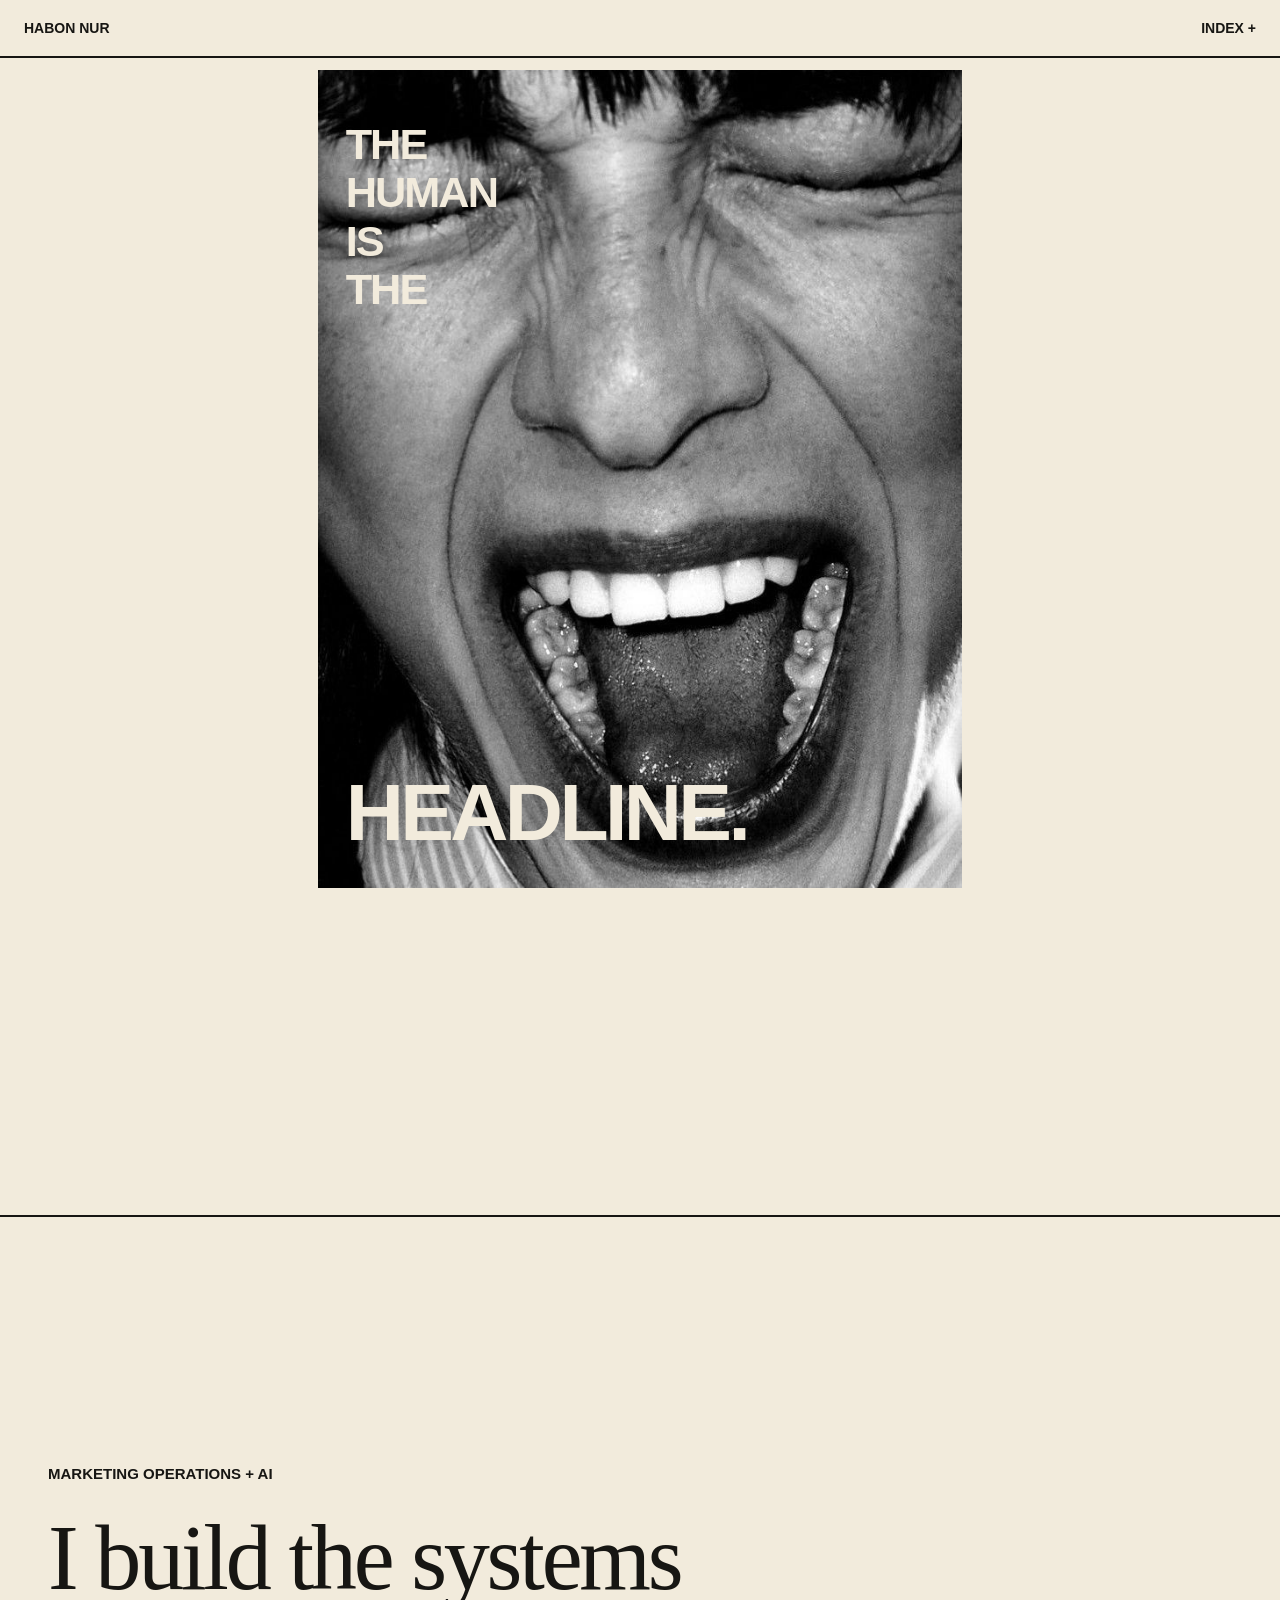
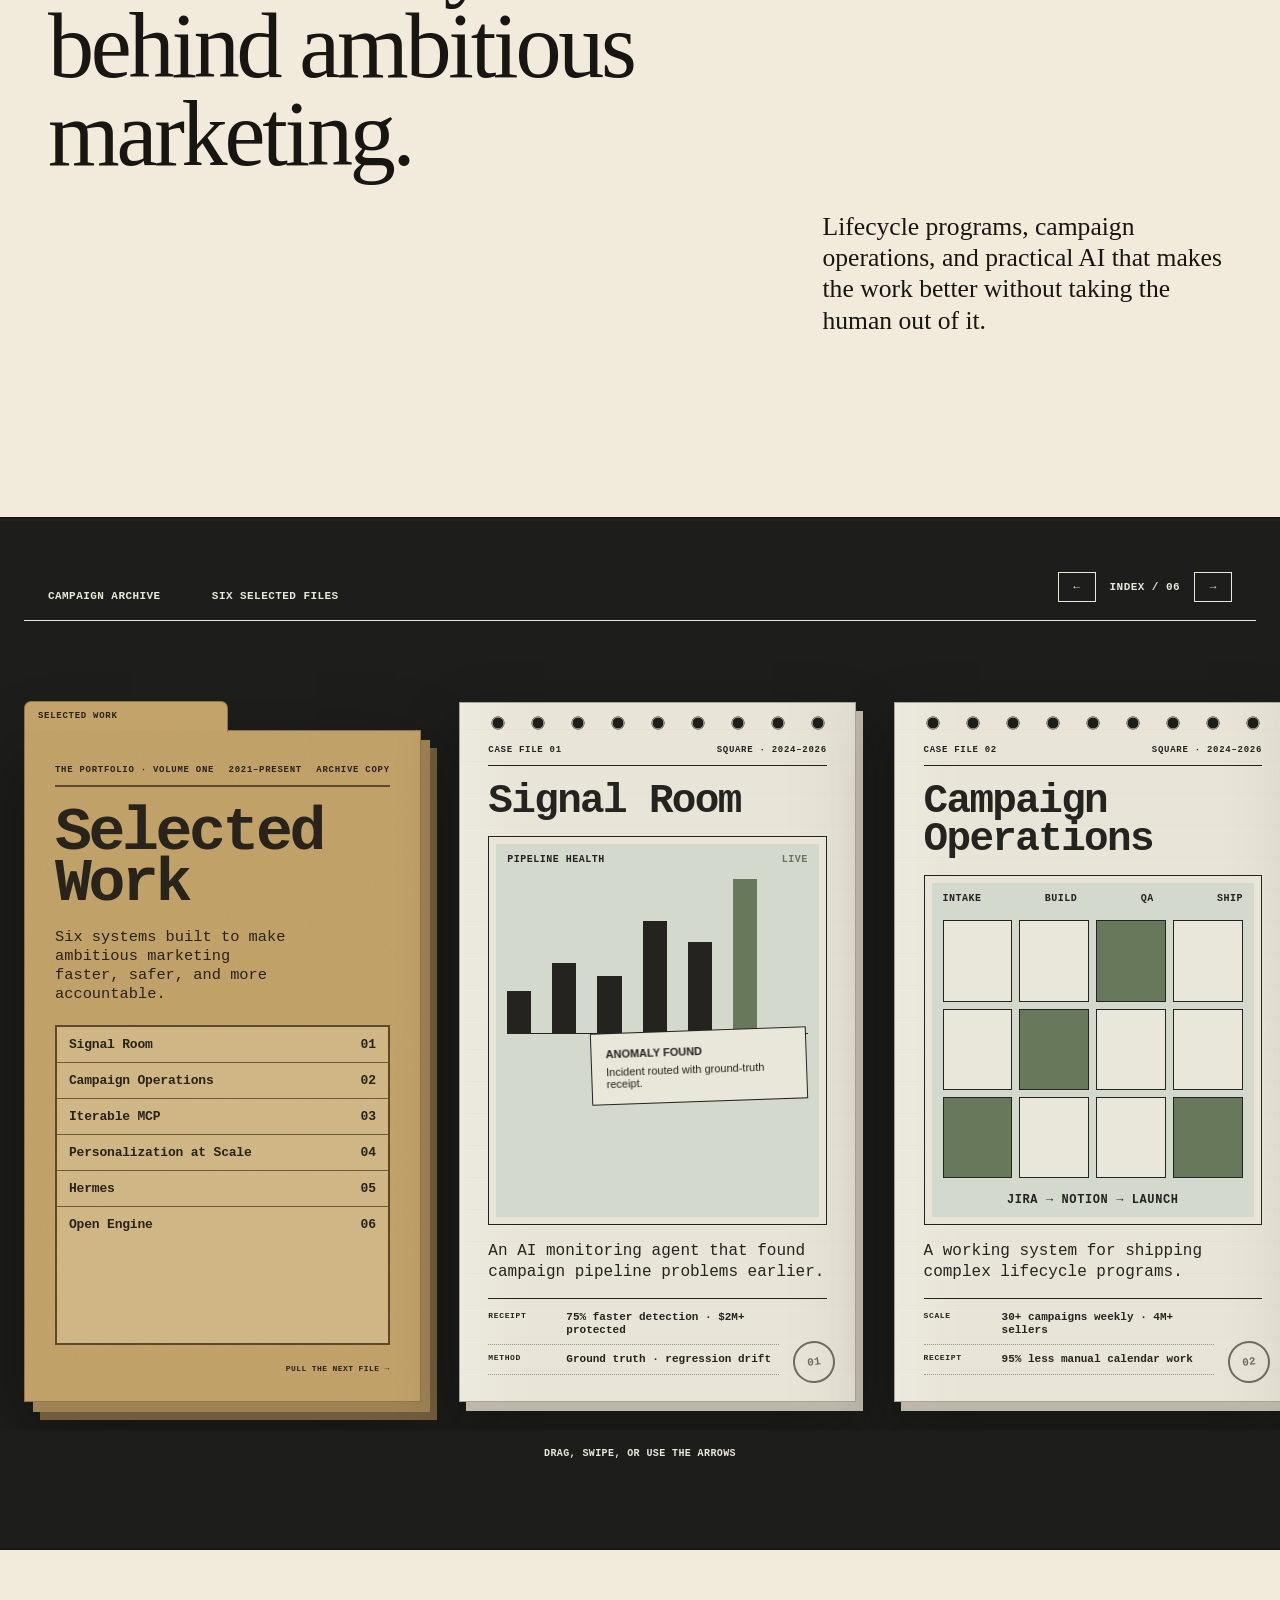
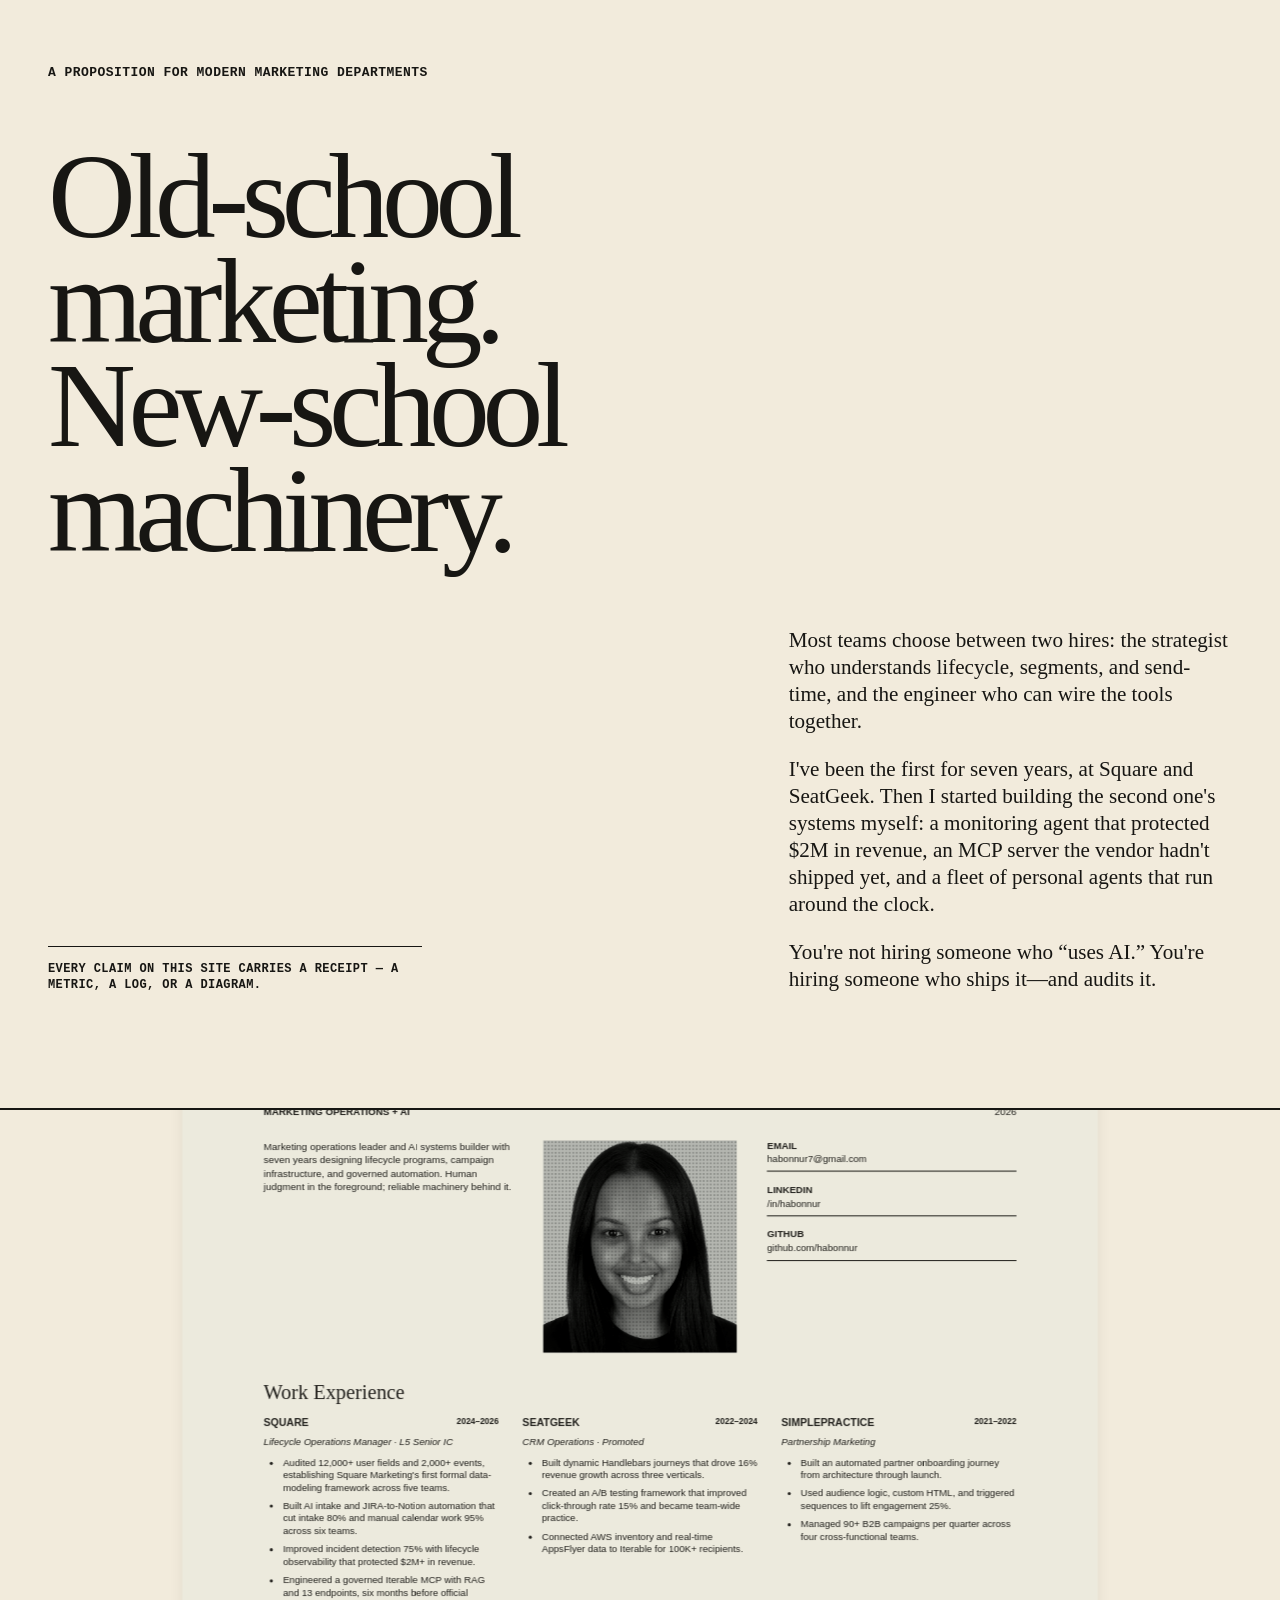
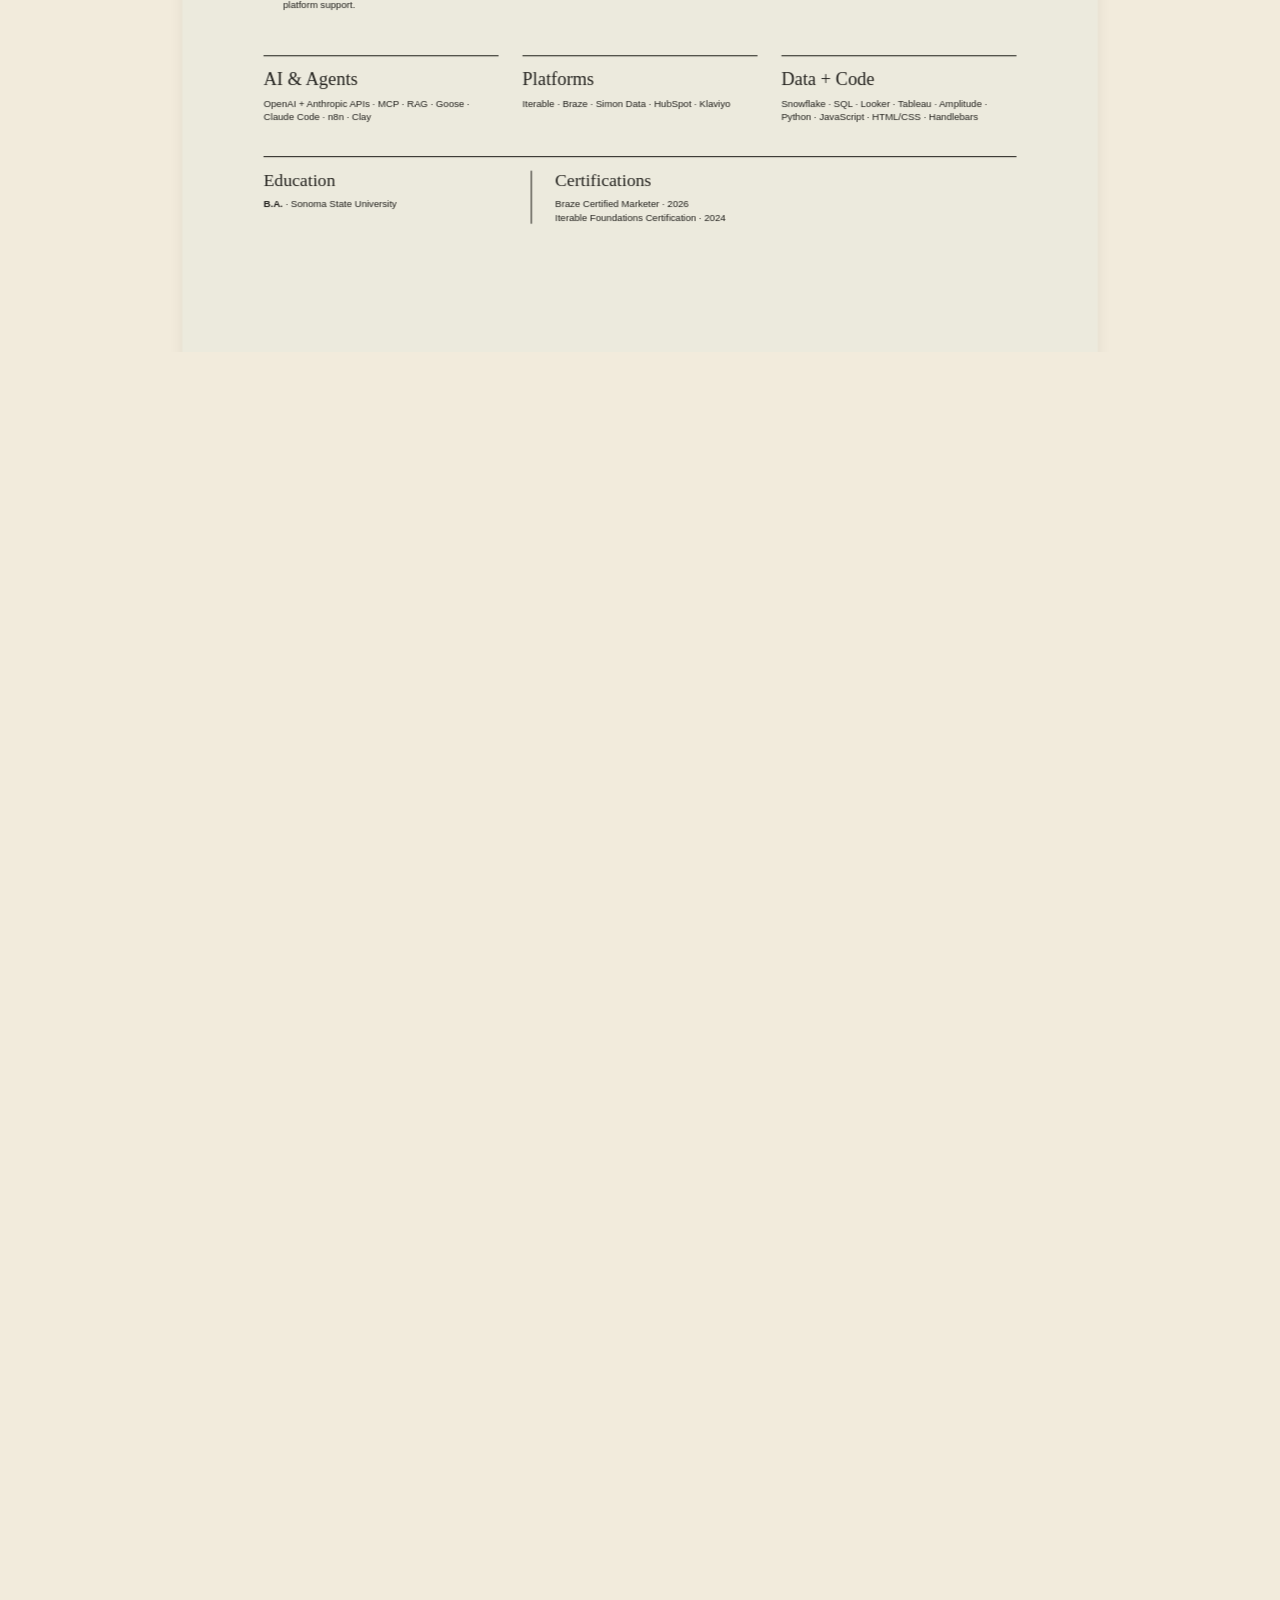
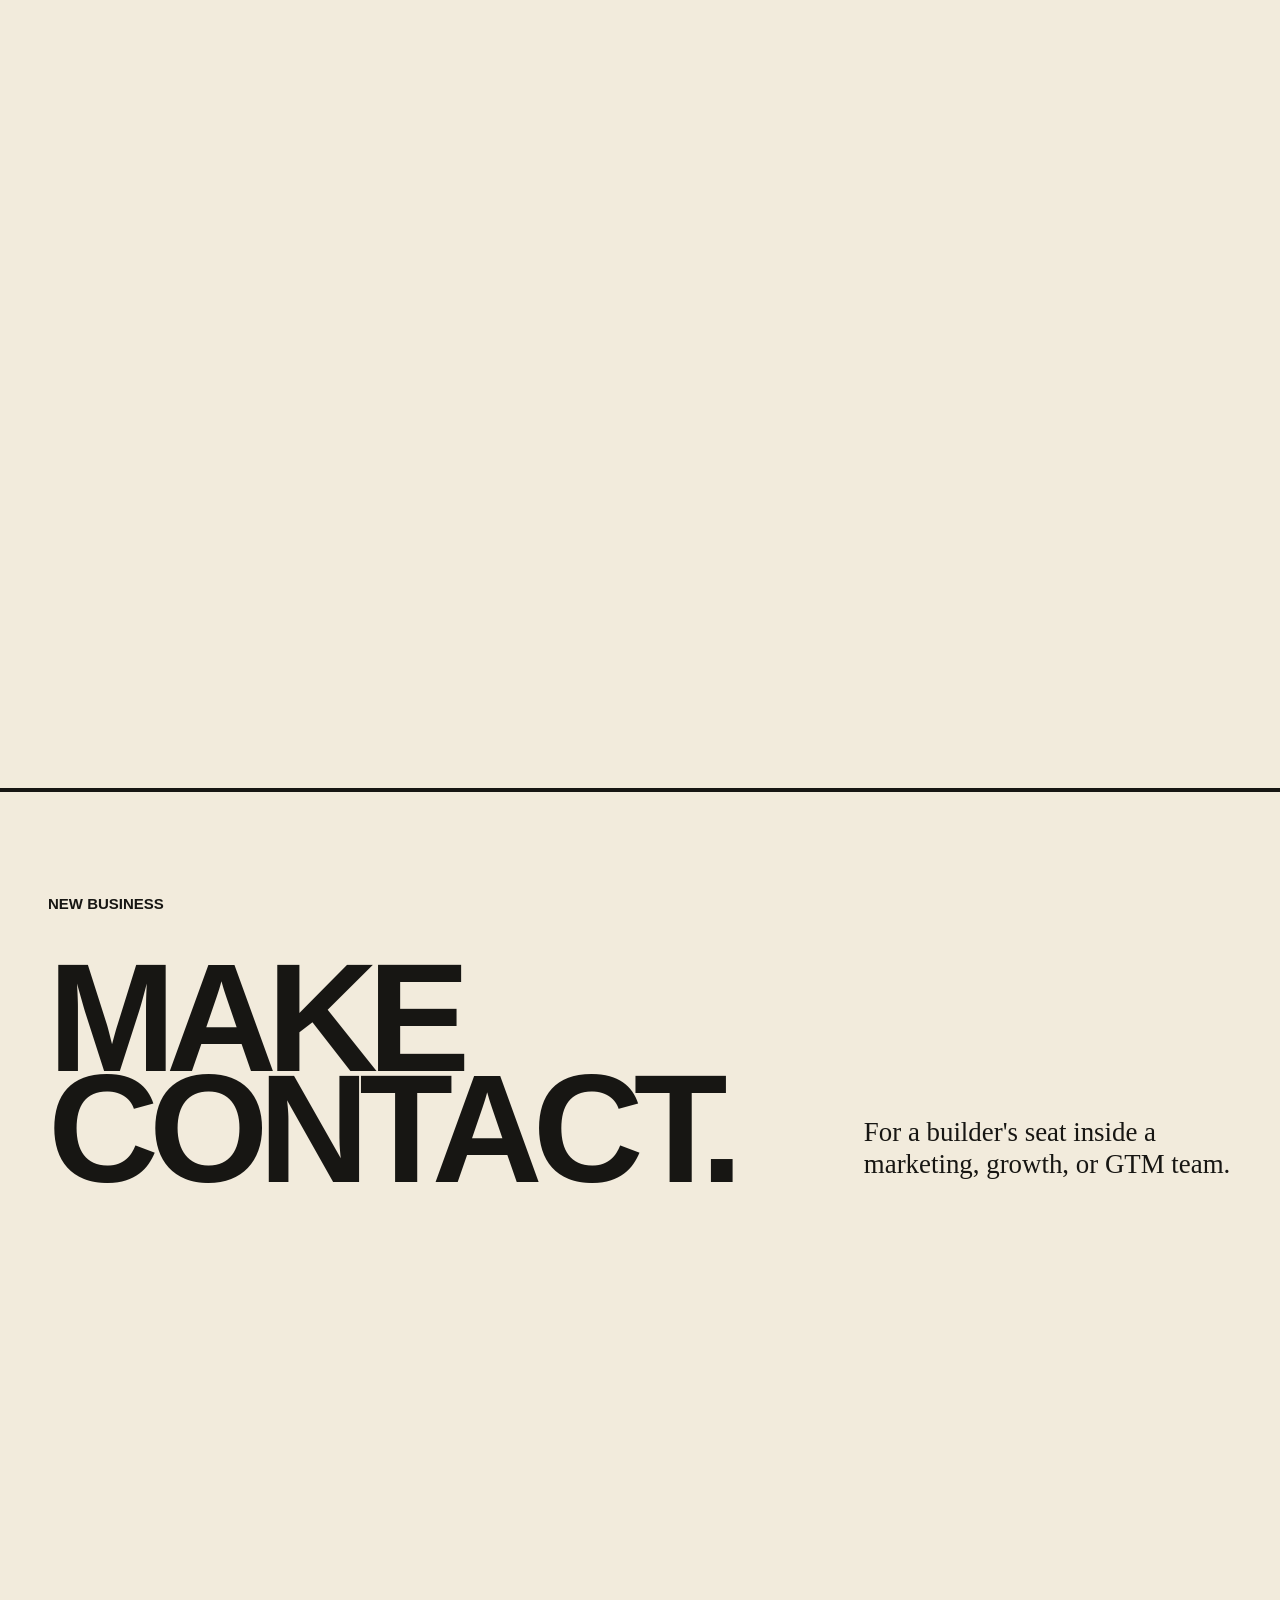
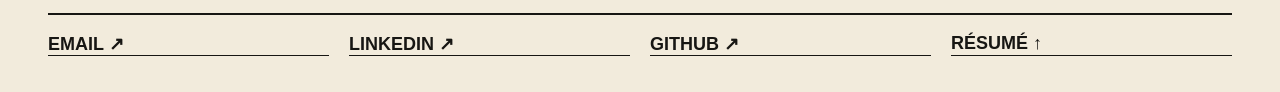
==== commit 4f3603ca: "Publish portfolio homepage" ====
--- a/scroll-prototype.html
+++ b/scroll-prototype.html
@@ -3,7 +3,9 @@
 <head>
   <meta charset="utf-8">
   <meta name="viewport" content="width=device-width, initial-scale=1">
-  <title>Habon Nur — Scroll Prototype</title>
+  <meta name="description" content="Habon Nur builds lifecycle marketing systems, campaign operations, and practical AI infrastructure.">
+  <meta name="theme-color" content="#eee7d7">
+  <title>Habon Nur — Marketing Operations + AI</title>
   <link rel="stylesheet" href="scroll-prototype.css">
 </head>
 <body>
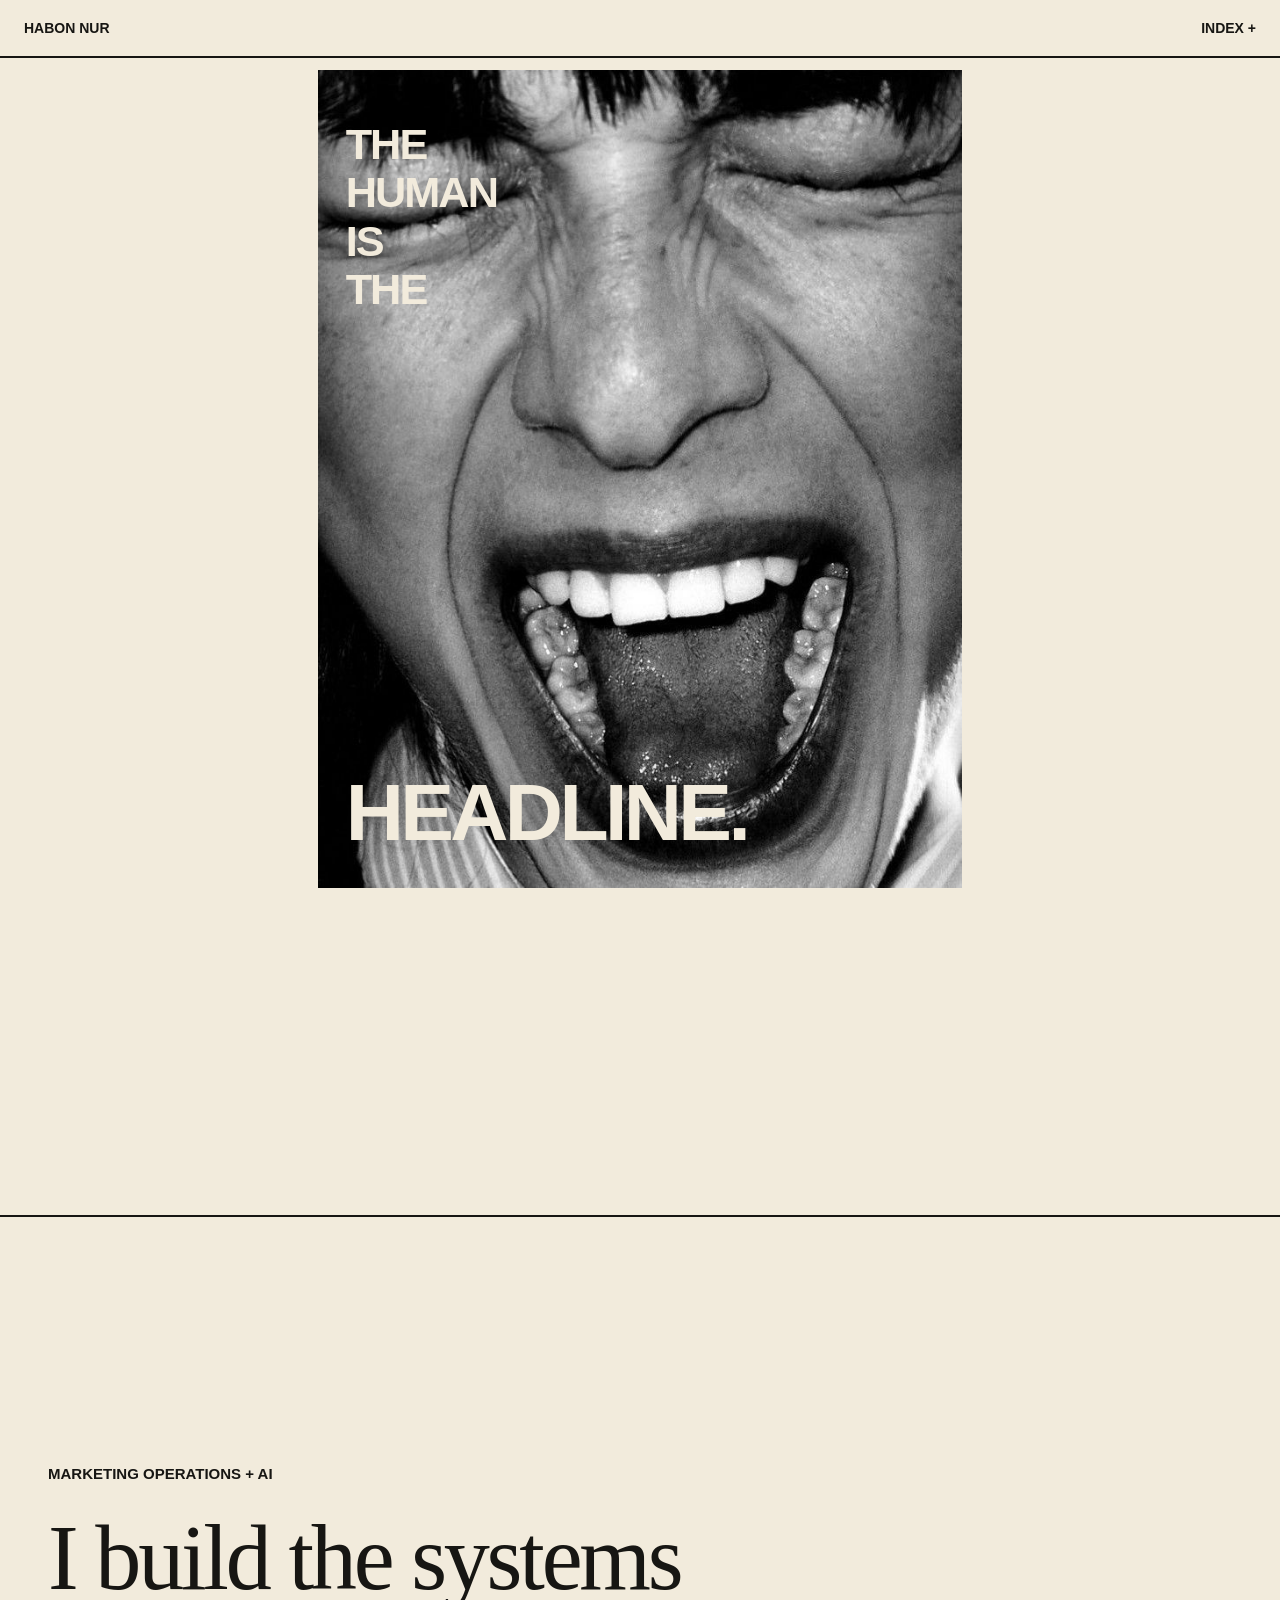
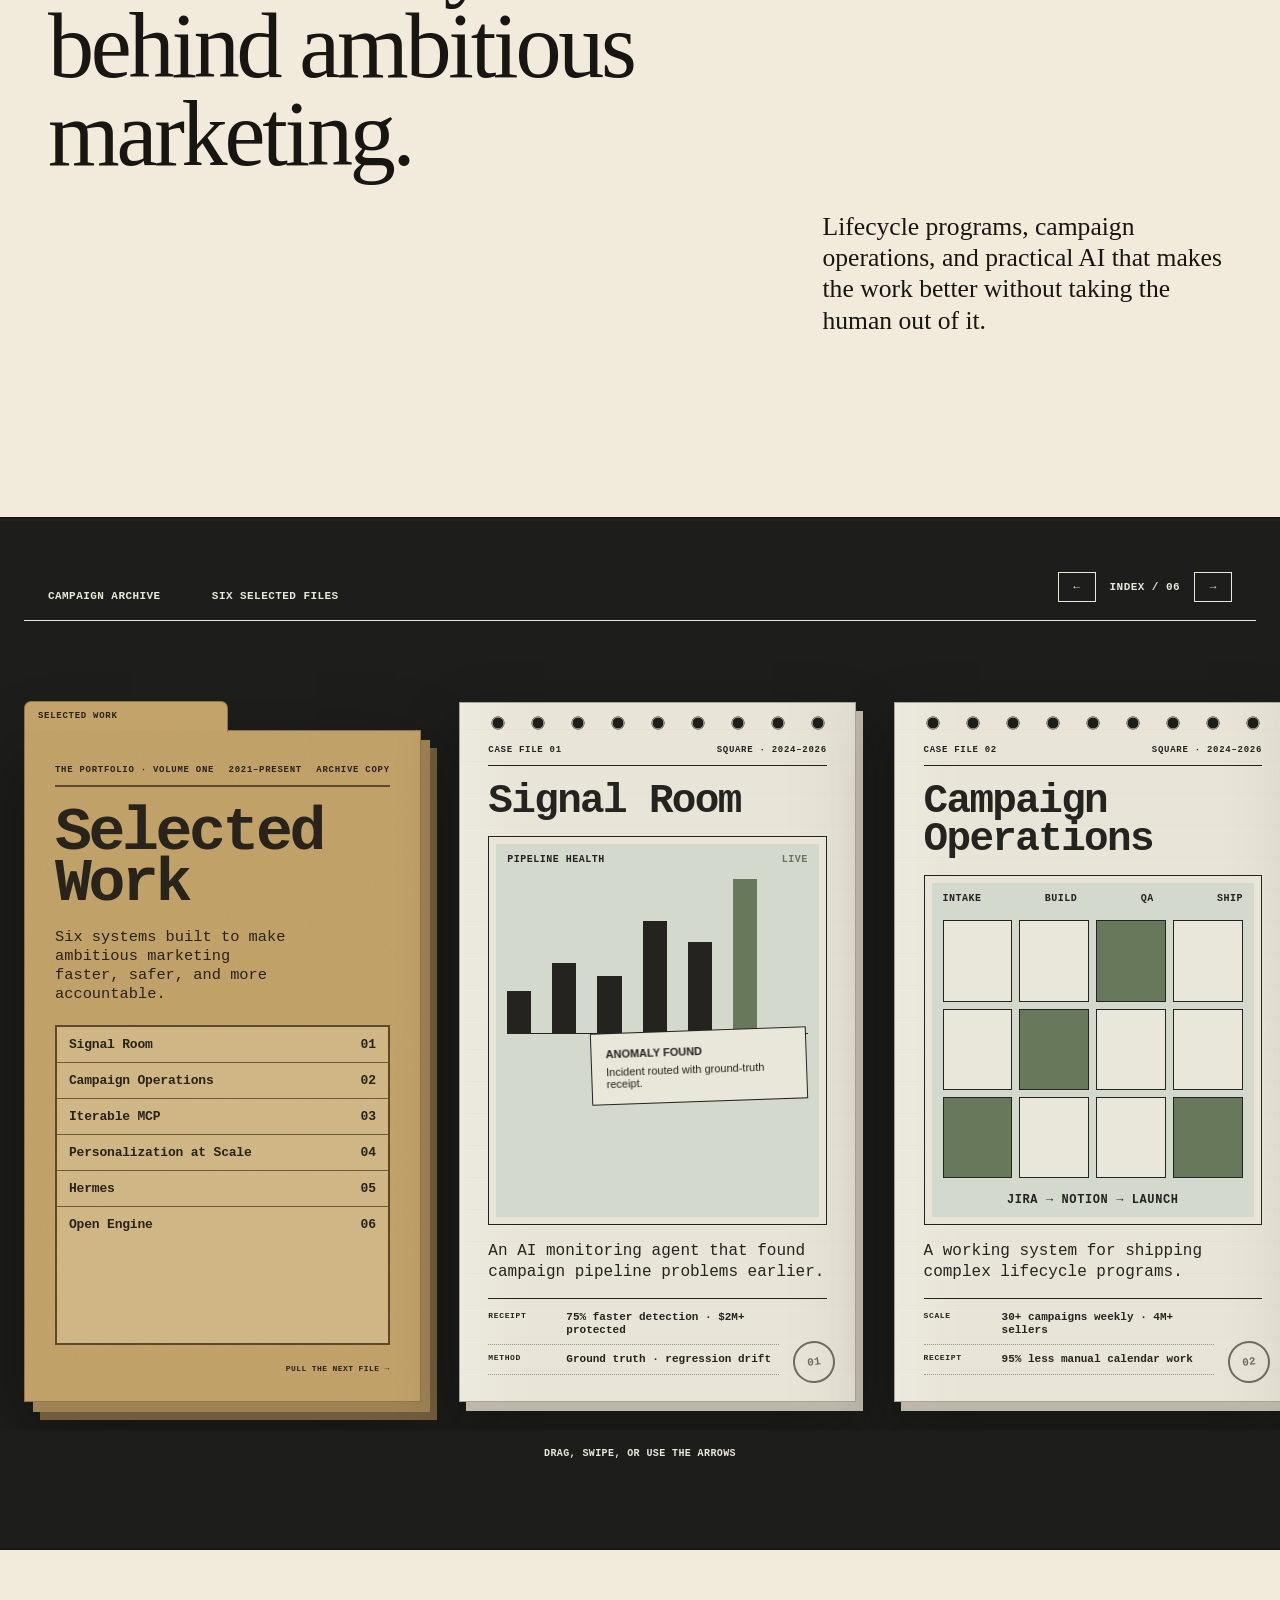
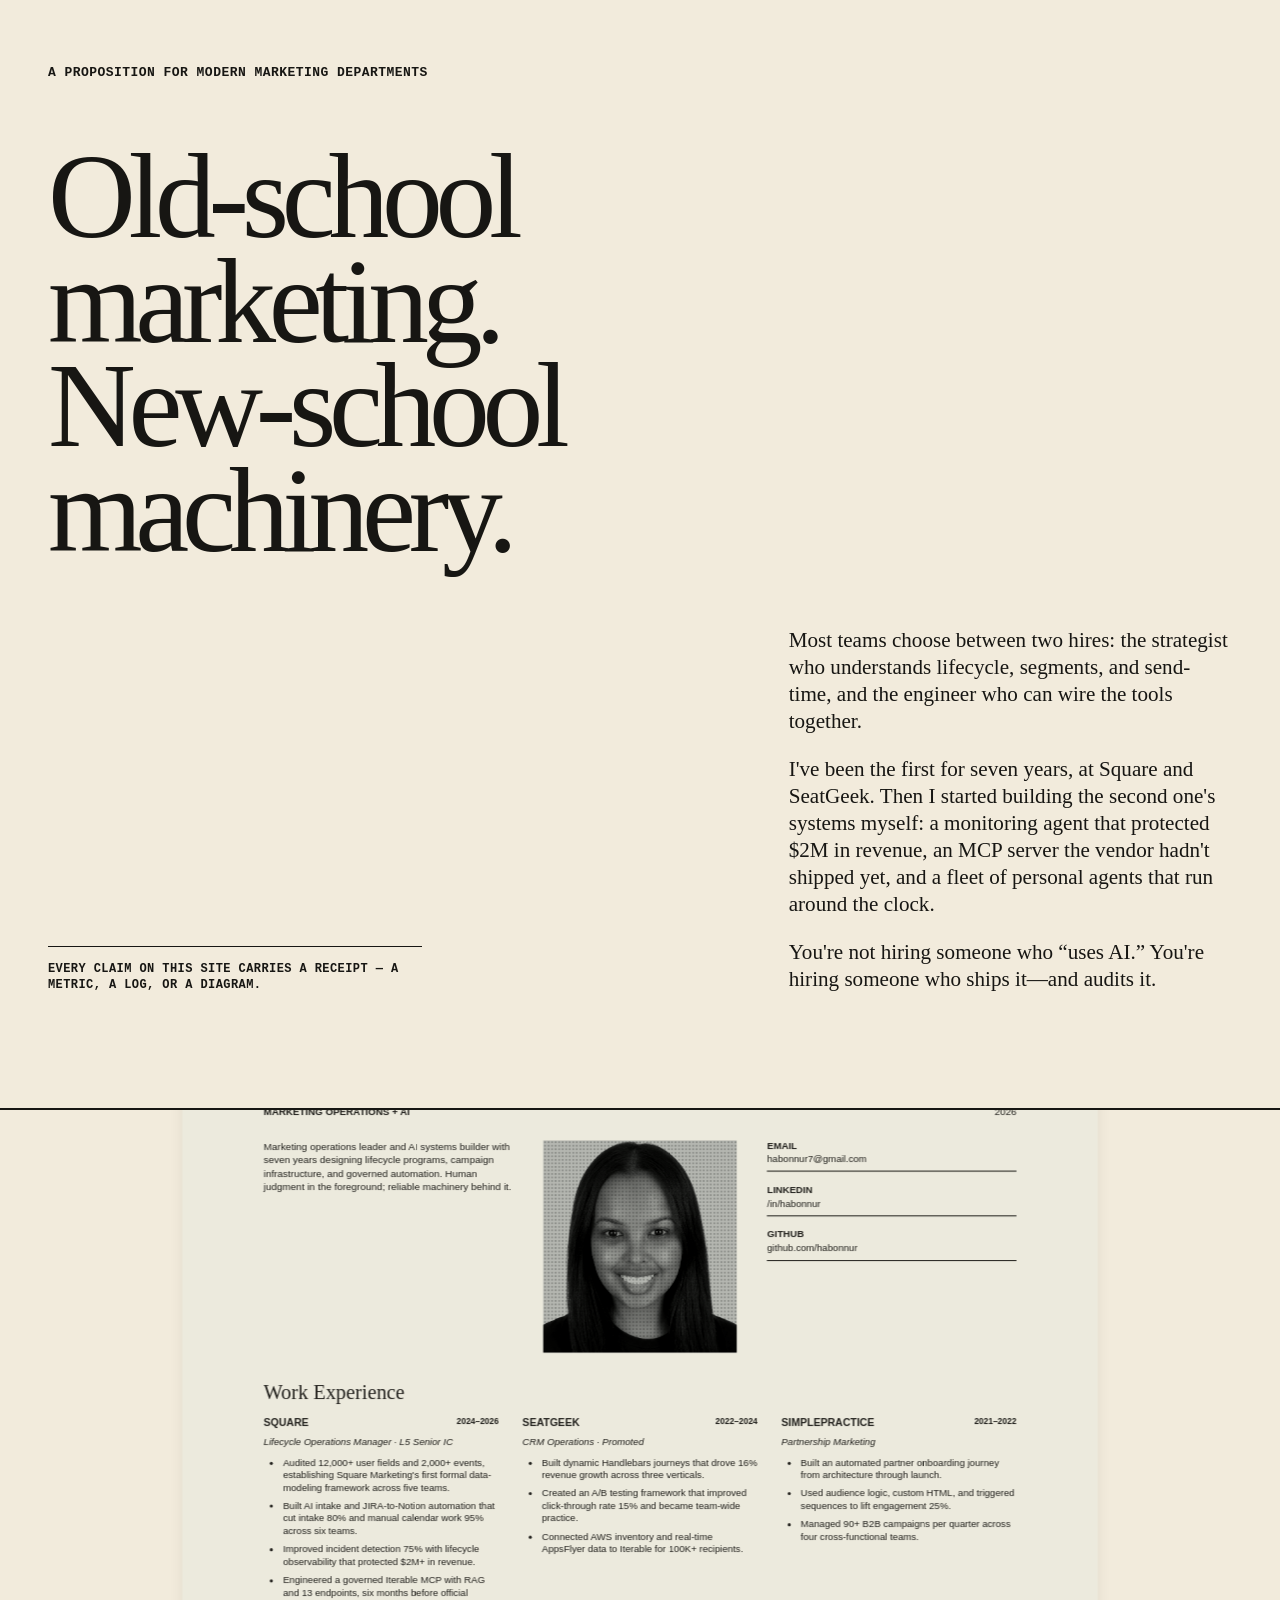
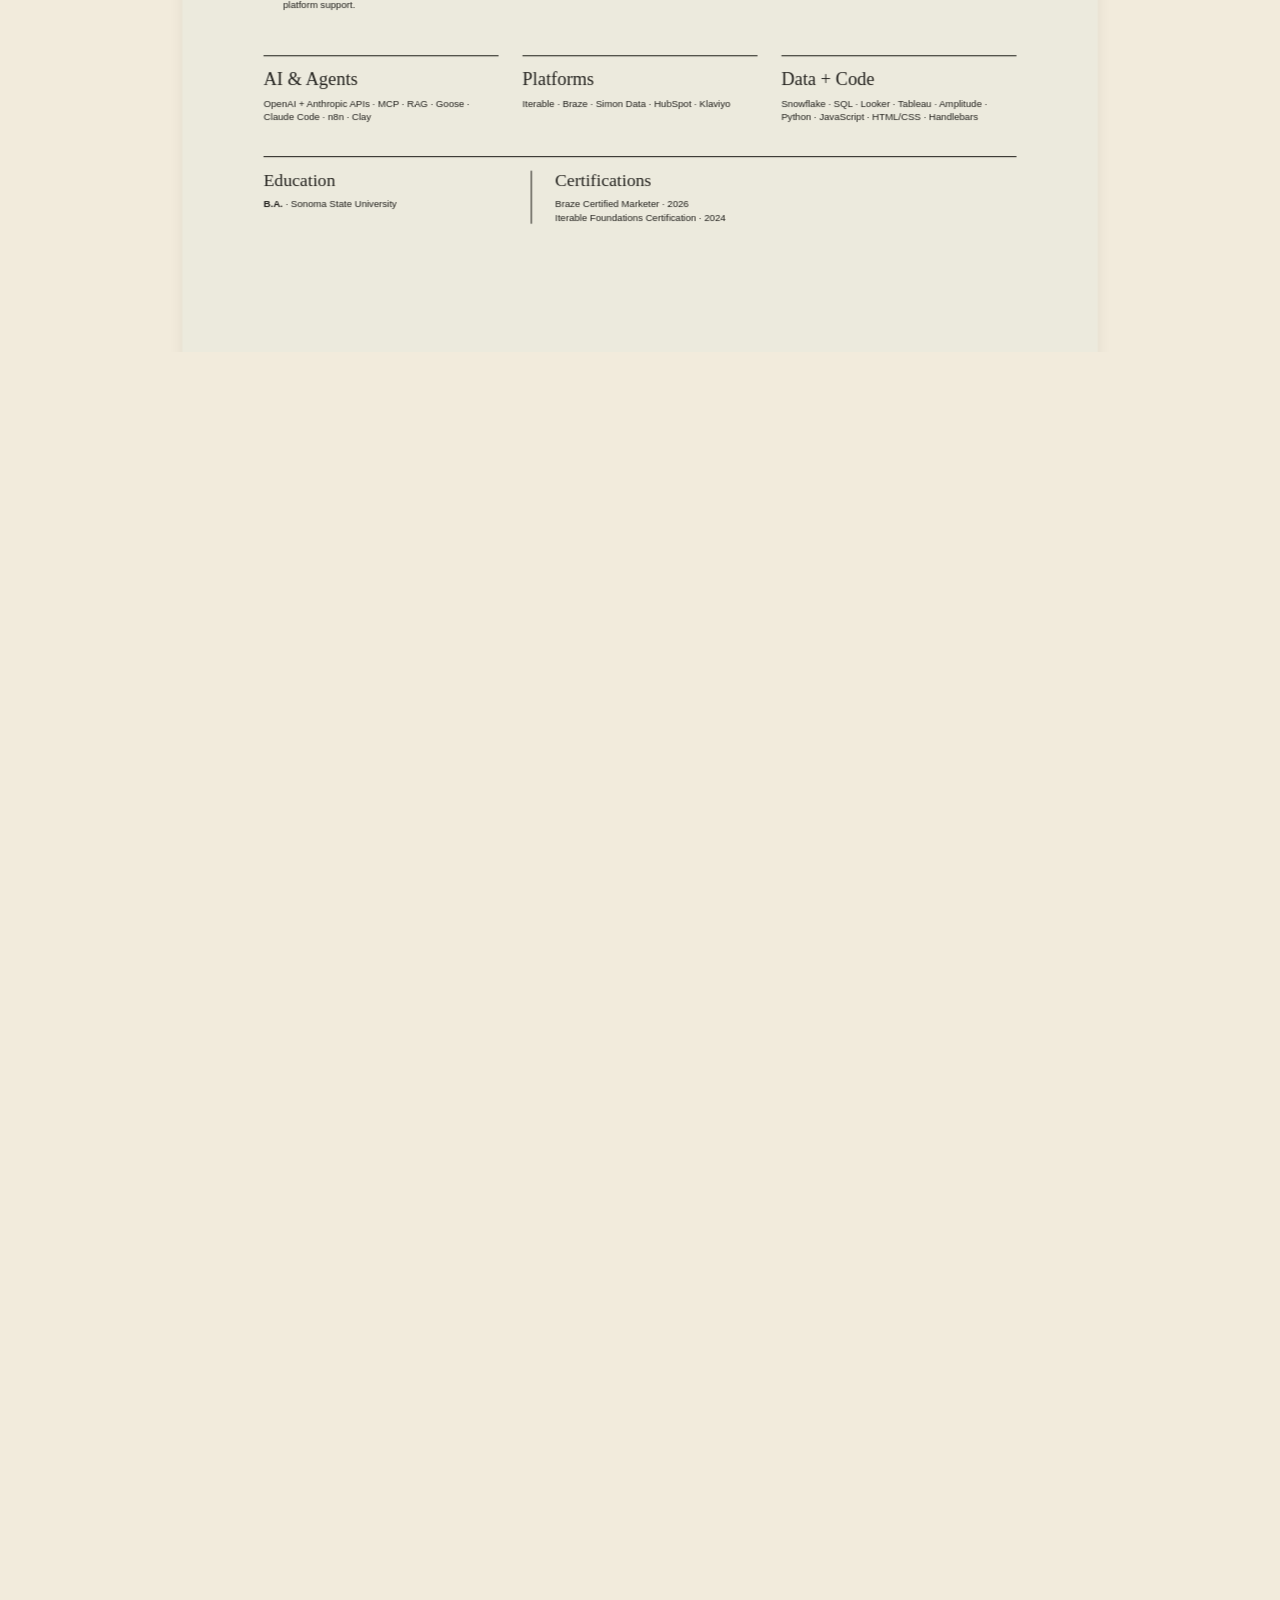
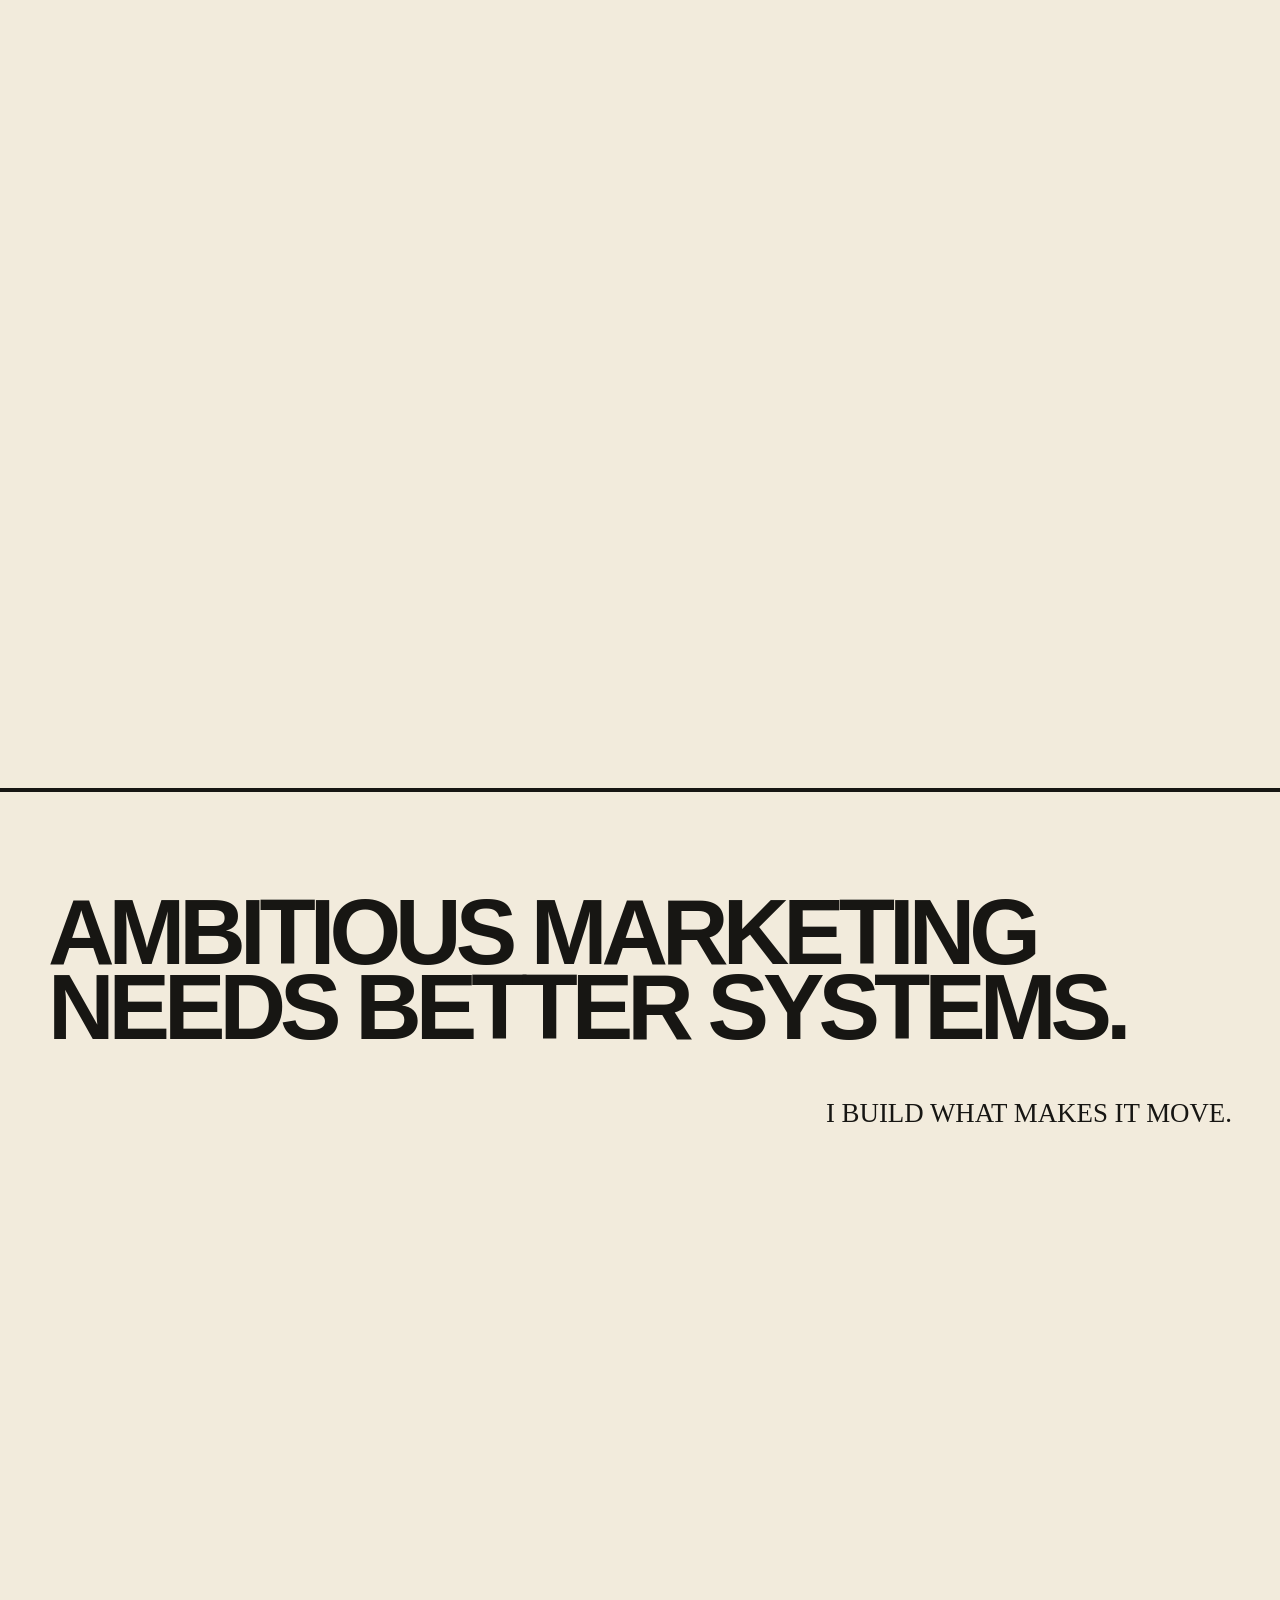
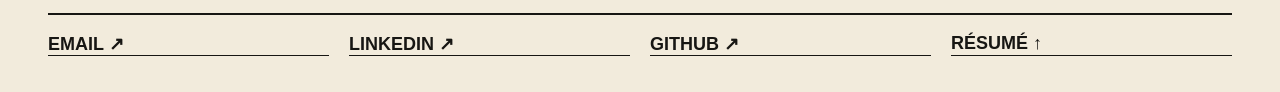
==== commit 97a384c0: "Refine portfolio closing statement" ====
--- a/scroll-prototype.html
+++ b/scroll-prototype.html
@@ -229,9 +229,8 @@
 
     <section class="contact-frame frame" id="contact">
       <div class="frame-inner contact-inner" data-reveal>
-        <p class="frame-label">NEW BUSINESS</p>
-        <h2>MAKE<br>CONTACT.</h2>
-        <p class="editorial">For a builder's seat inside a marketing, growth, or GTM team.</p>
+        <h2>AMBITIOUS MARKETING<br>NEEDS BETTER SYSTEMS.</h2>
+        <p class="editorial">I BUILD WHAT MAKES IT MOVE.</p>
         <nav class="contact-links" aria-label="Contact links">
           <a href="mailto:habonnur7@gmail.com">EMAIL ↗</a>
           <a href="https://www.linkedin.com/in/habonnur" target="_blank" rel="noopener noreferrer">LINKEDIN ↗</a>
--- a/scroll-prototype.css
+++ b/scroll-prototype.css
@@ -1404,22 +1404,23 @@
 }
 .contact-frame { border-top: 2px solid var(--ink); }
 .contact-inner {
-  grid-template-columns: 1.35fr .65fr;
+  grid-template-columns: 1fr;
   grid-template-rows: auto auto 1fr;
   align-content: center;
   gap: clamp(24px, 4vw, 60px);
 }
 .contact-inner h2 {
+  grid-column: 1 / -1;
+  grid-row: 1;
+  align-self: start;
+  font-size: clamp(54px, 7.2vw, 112px);
+  line-height: .82;
+}
+.contact-inner .editorial {
   grid-column: 1;
   grid-row: 2;
-  align-self: start;
-  font-size: clamp(76px, 12vw, 184px);
-  line-height: .72;
-}
-.contact-inner .editorial {
-  grid-column: 2;
-  grid-row: 2;
   align-self: end;
+  justify-self: end;
   padding-bottom: 4px;
 }
 .contact-links {
@@ -1560,12 +1561,12 @@
   .resume-foot { grid-template-columns: 1fr; }
   .person-inner,
   .contact-inner { grid-template-columns: 1fr; }
-  .contact-inner { grid-template-rows: auto auto auto 1fr; }
-  .contact-inner h2 { grid-column: 1; grid-row: 2; }
-  .contact-inner .editorial { grid-column: 1; grid-row: 3; }
+  .contact-inner { grid-template-rows: auto auto 1fr; }
+  .contact-inner h2 { grid-column: 1; grid-row: 1; }
+  .contact-inner .editorial { grid-column: 1; grid-row: 2; }
   .contact-links {
     grid-column: 1;
-    grid-row: 4;
+    grid-row: 3;
     grid-template-columns: 1fr 1fr;
   }
 }
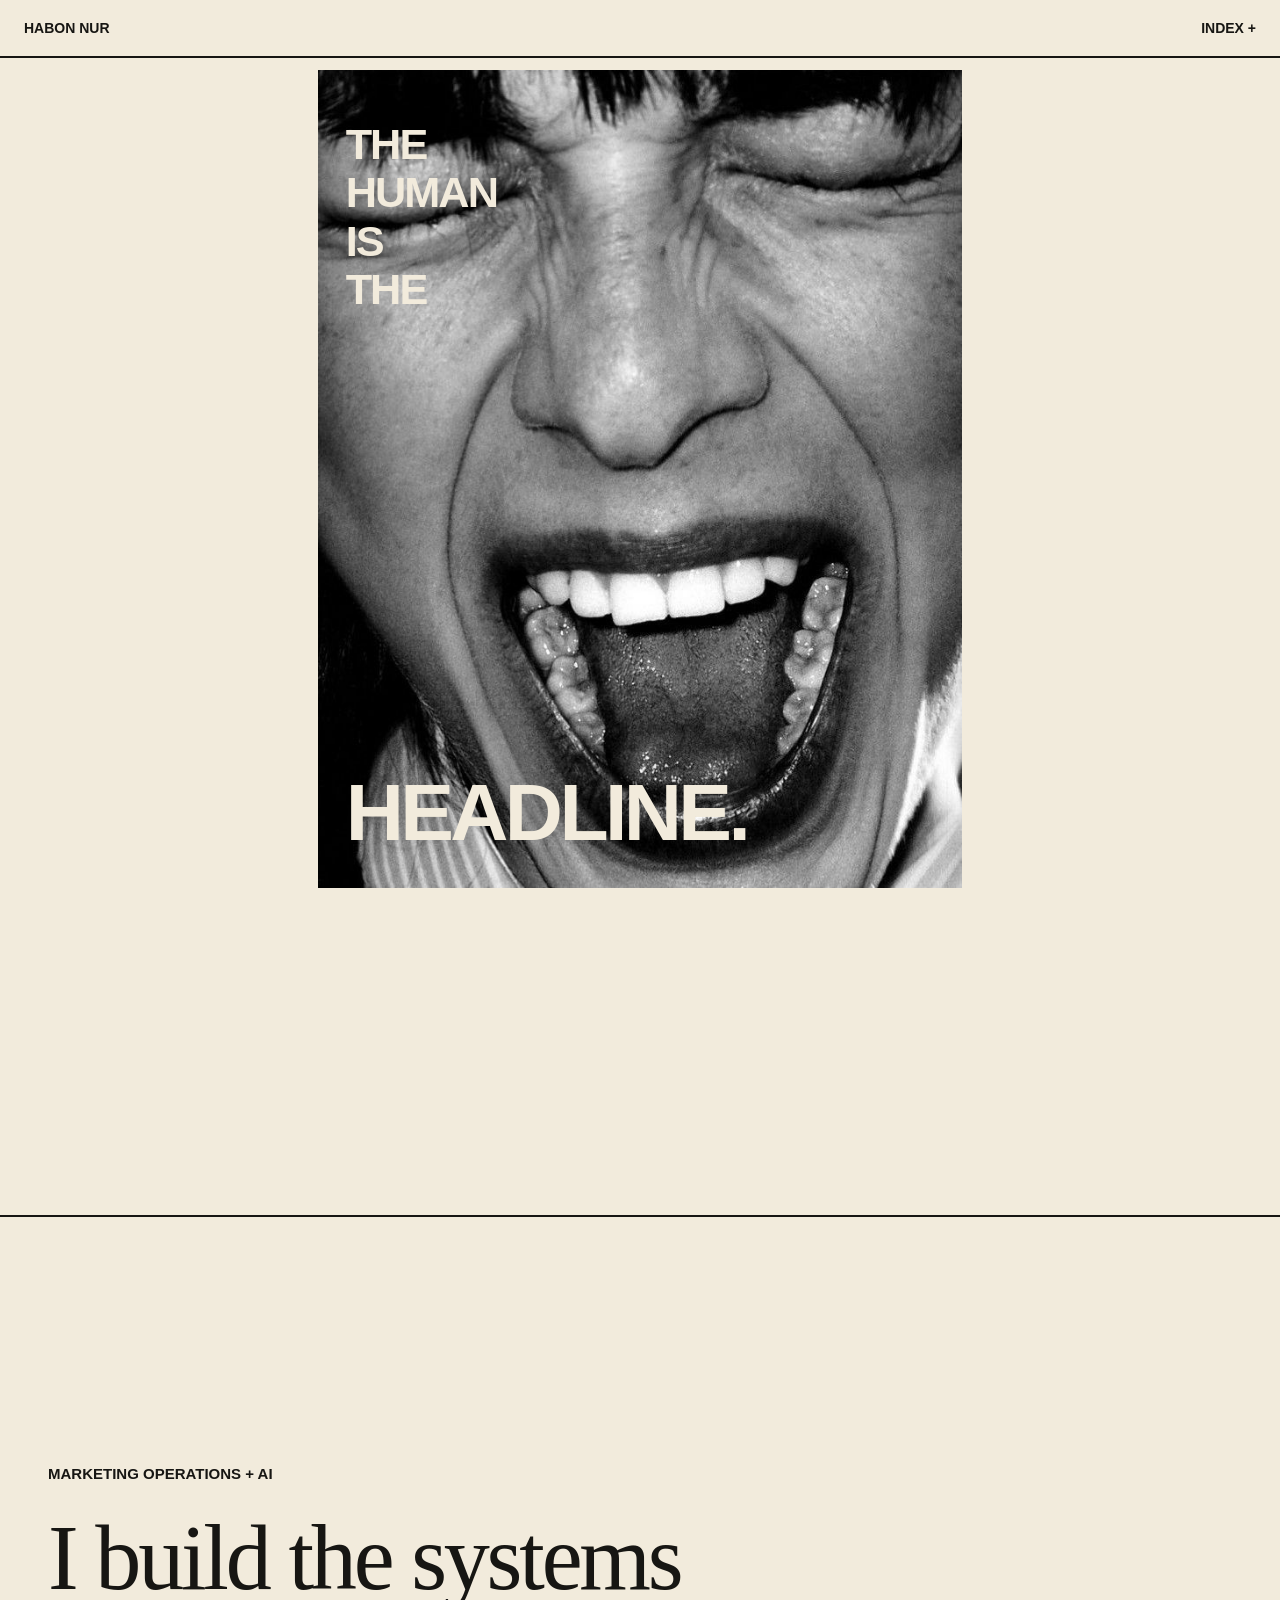
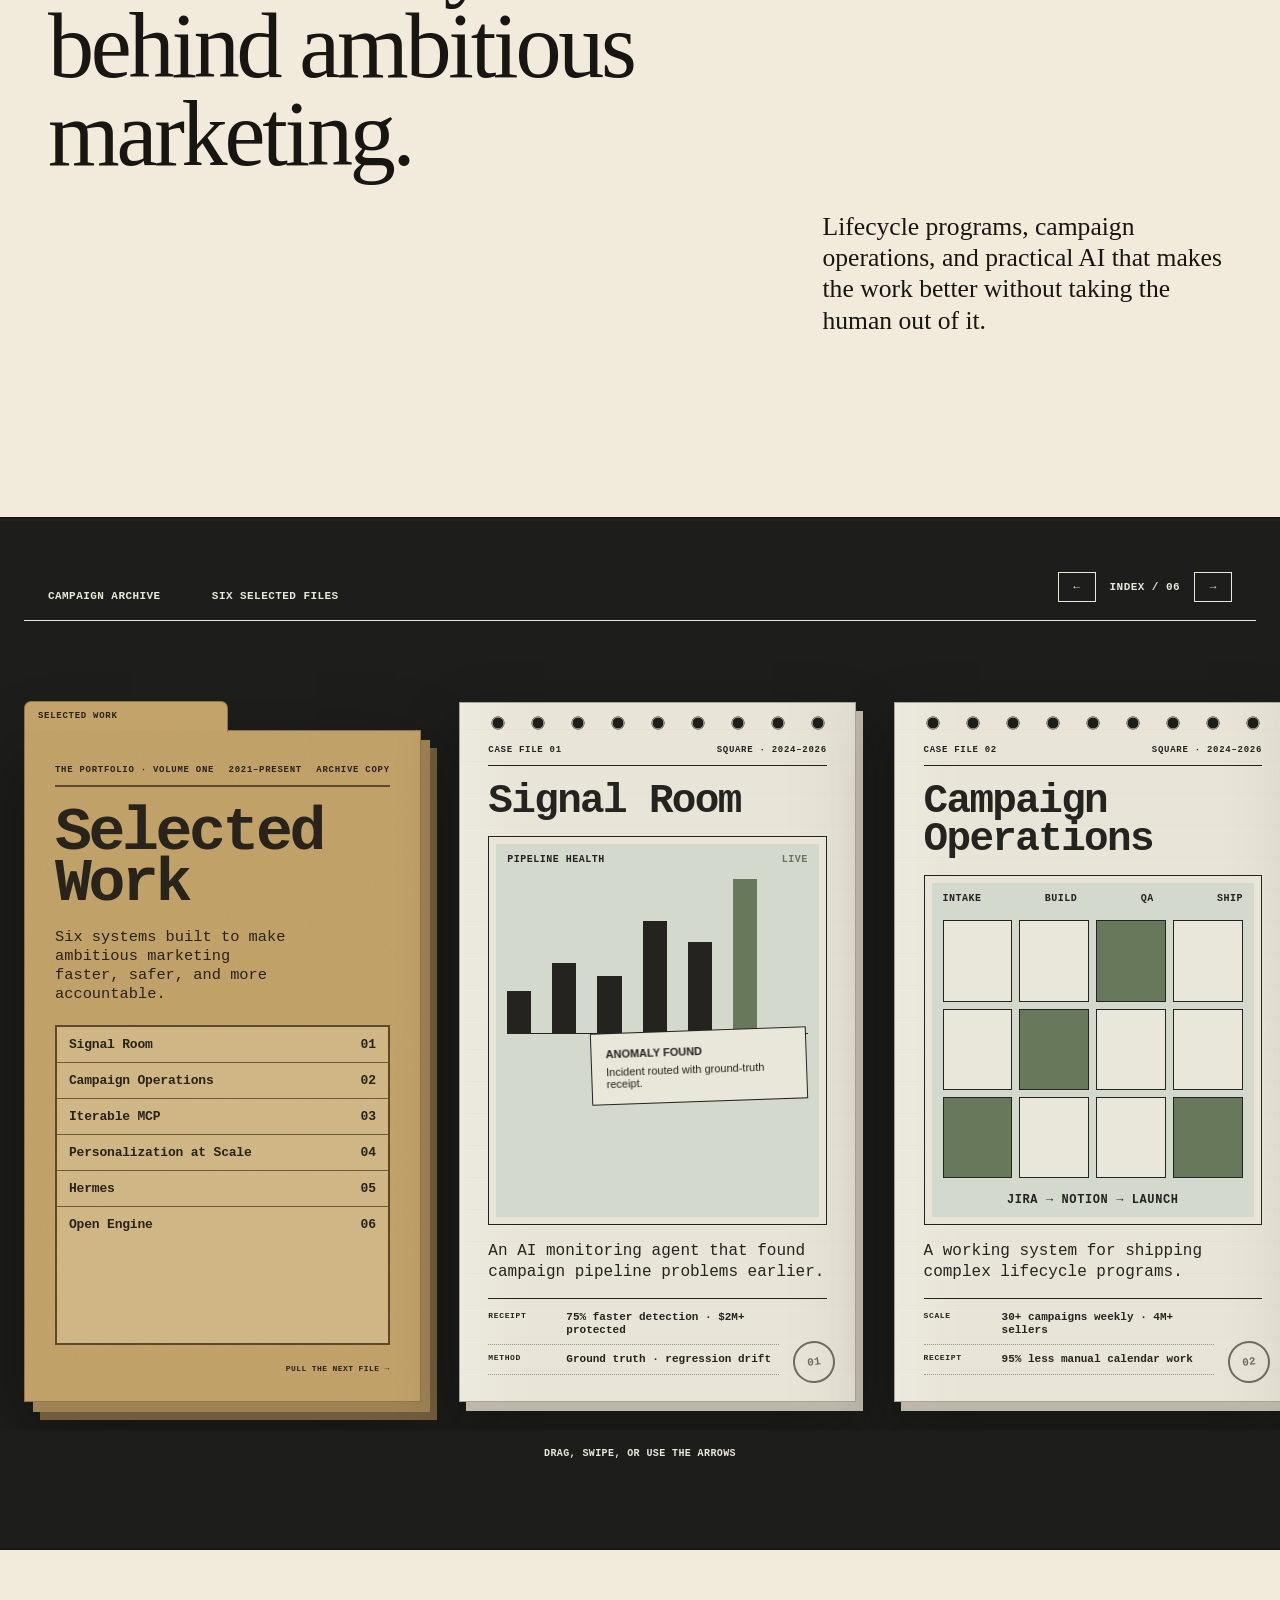
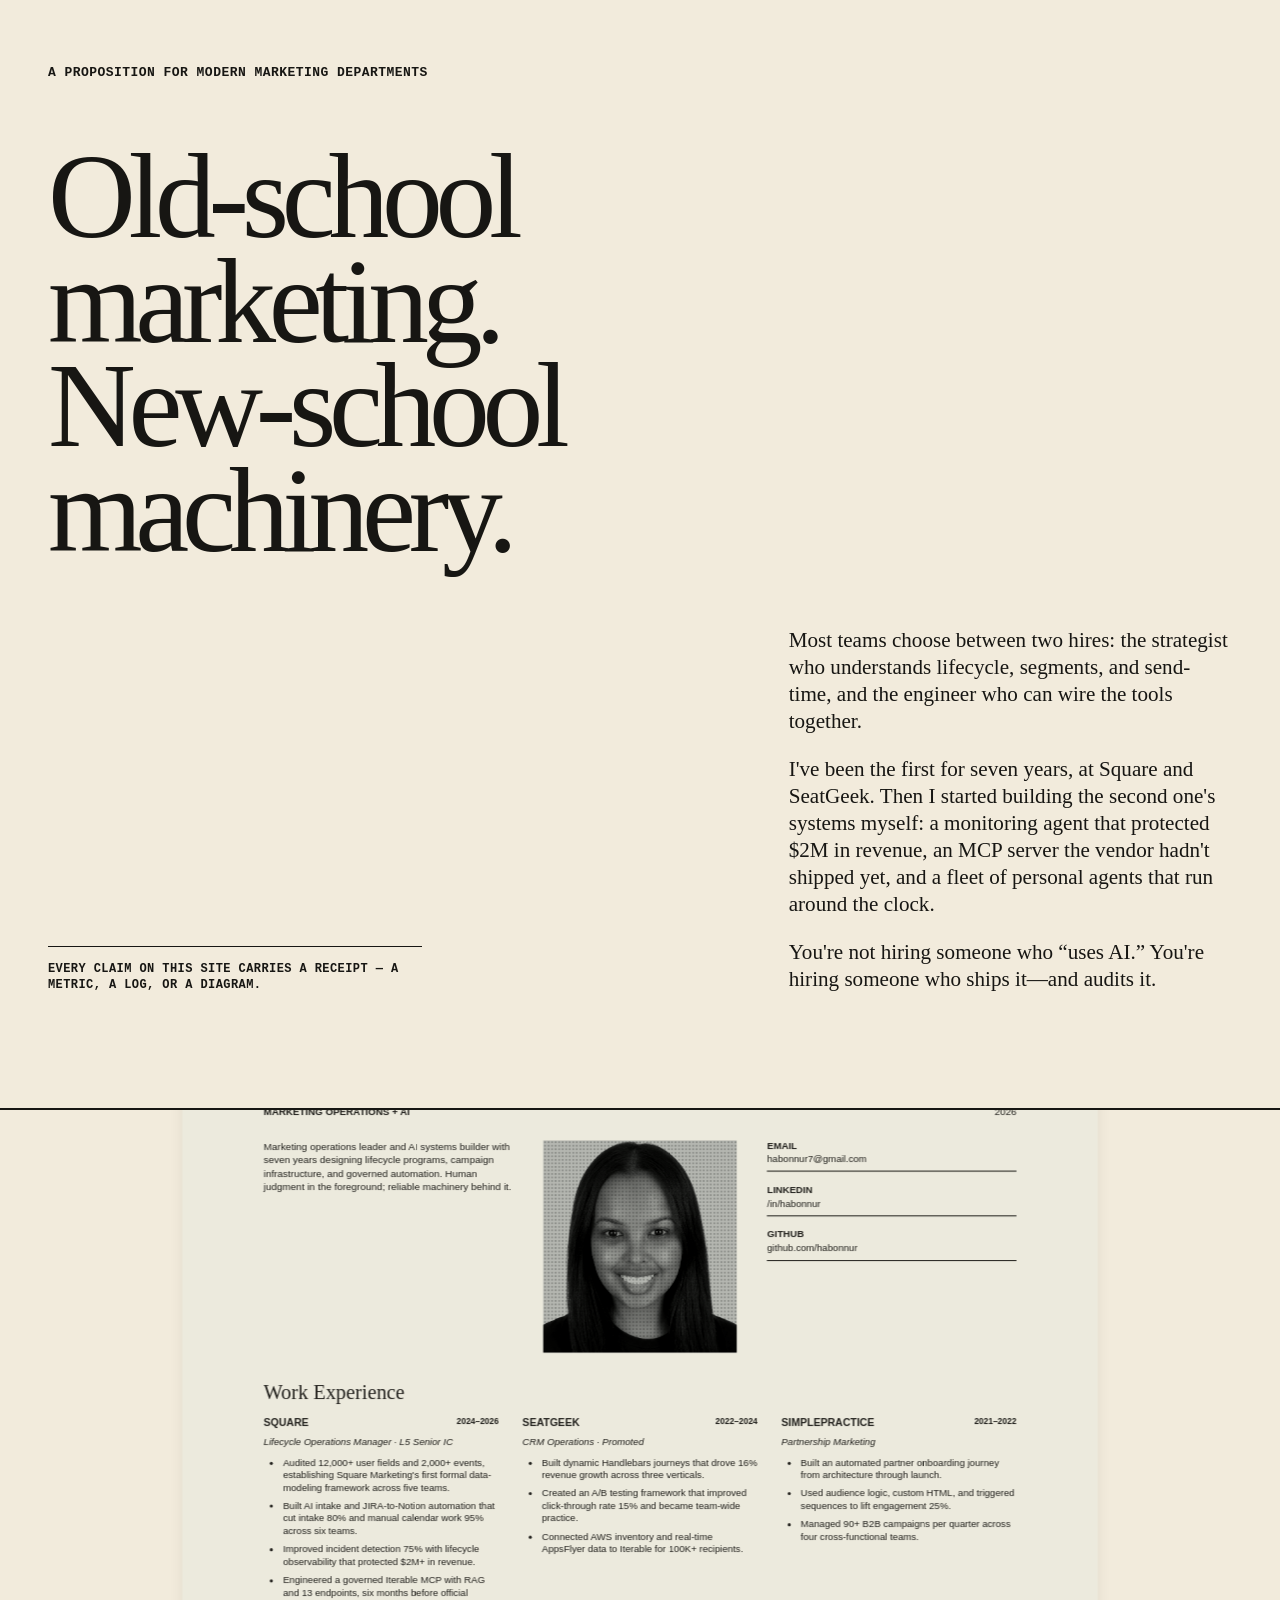
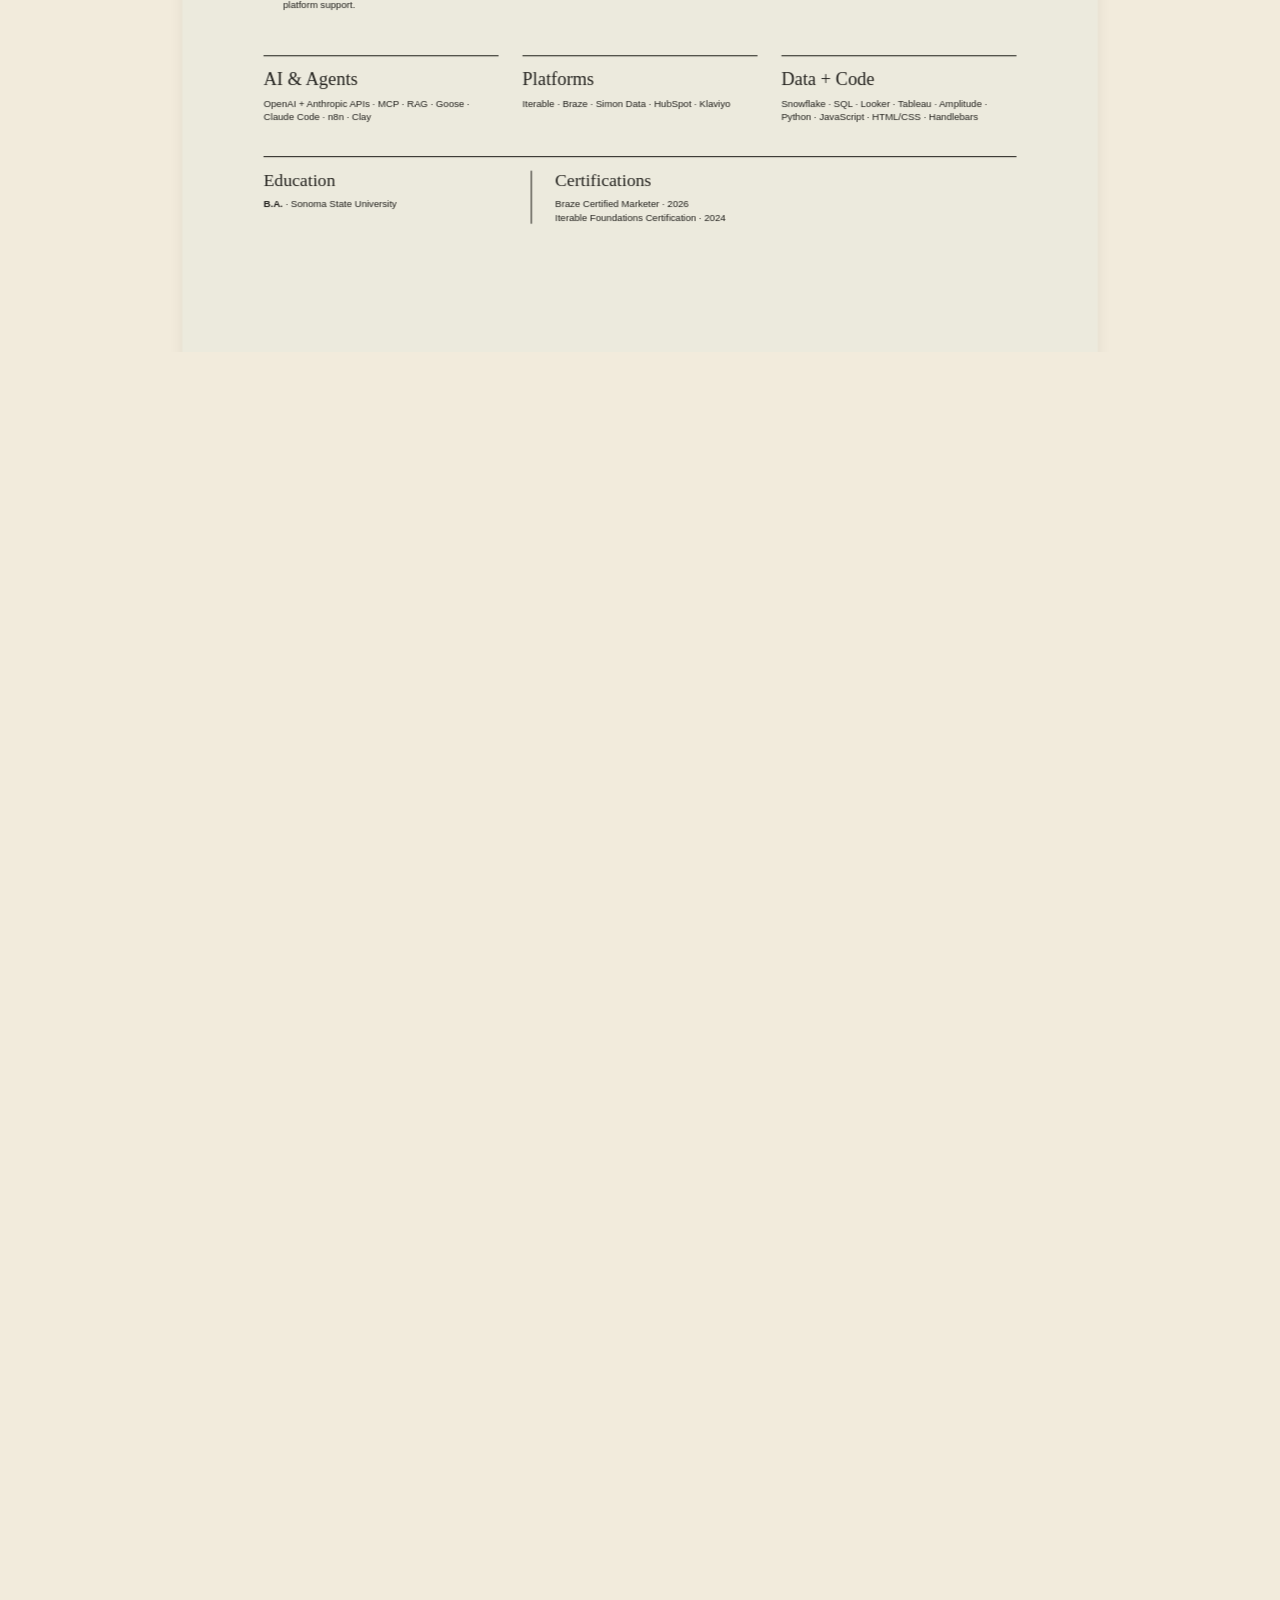
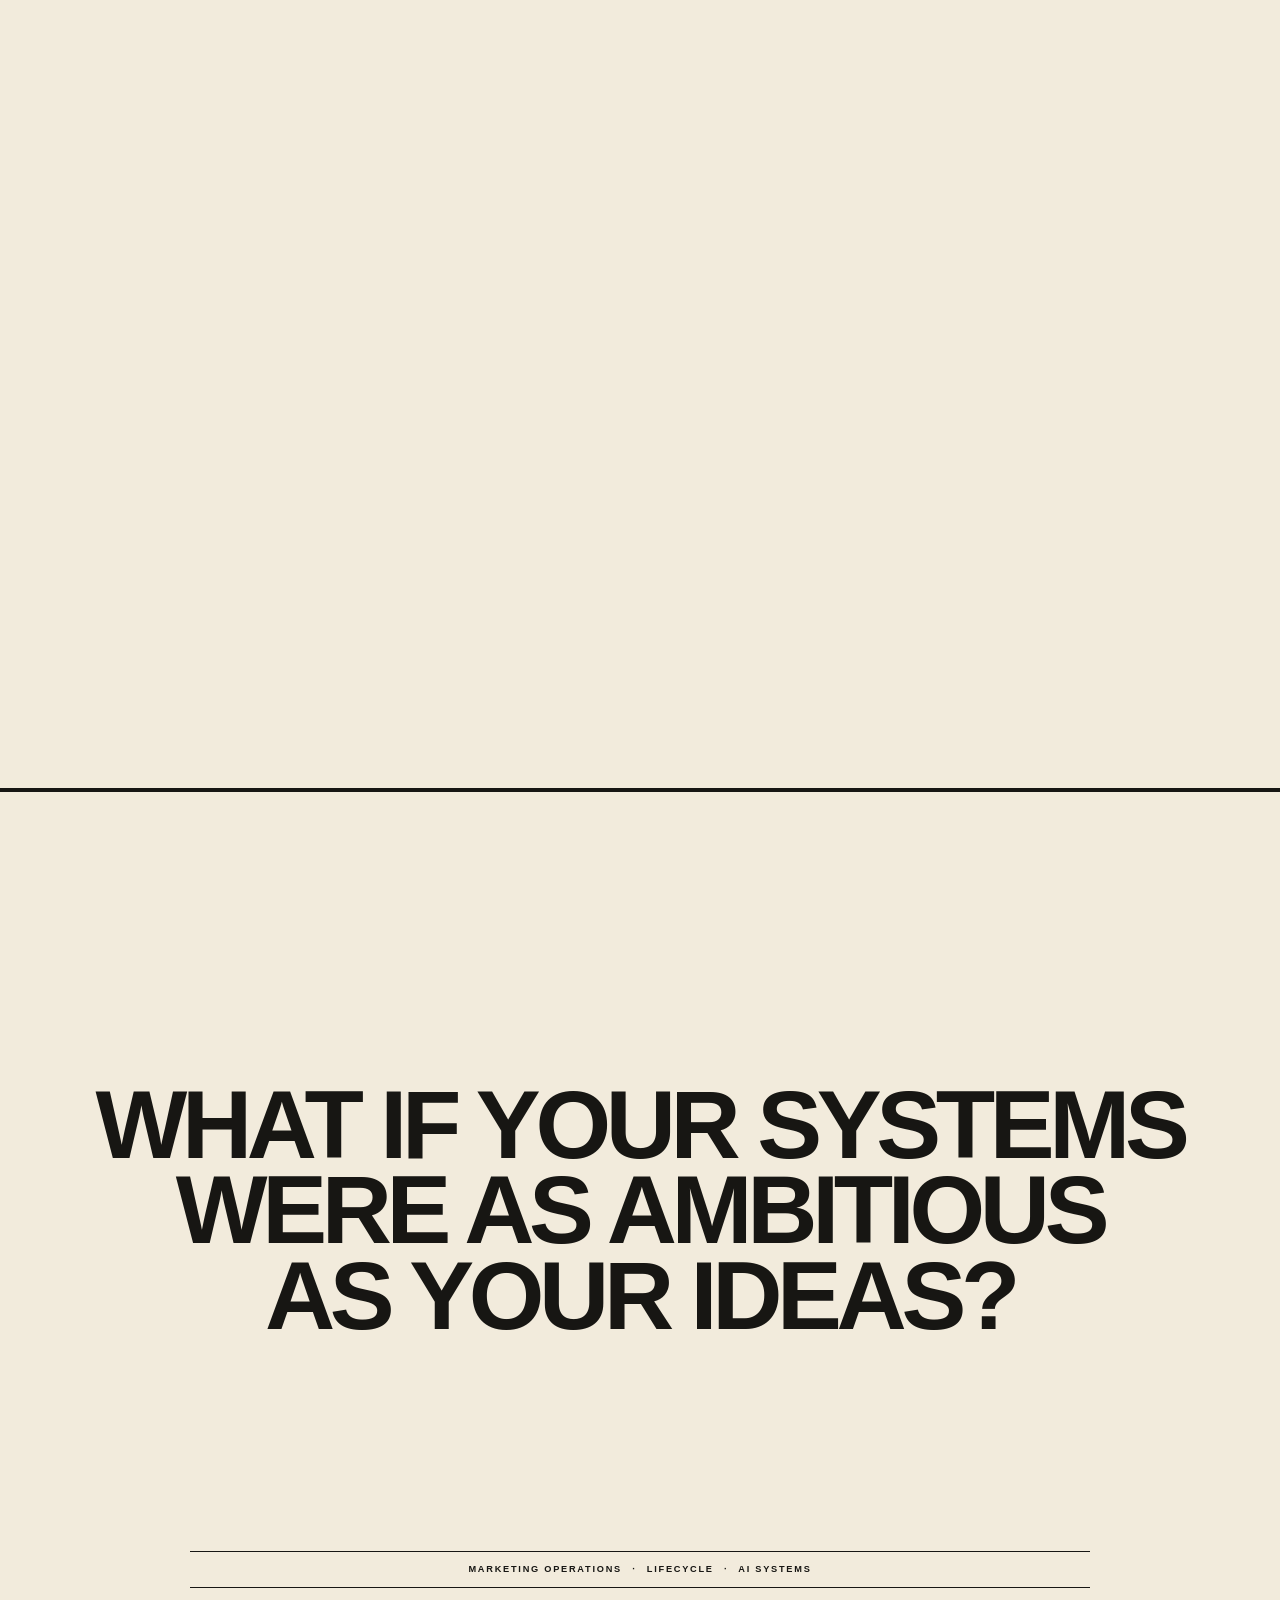
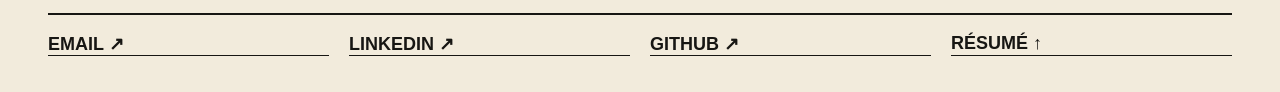
==== commit 4fd46e46: "Design question-led portfolio closing" ====
--- a/scroll-prototype.html
+++ b/scroll-prototype.html
@@ -229,8 +229,8 @@
 
     <section class="contact-frame frame" id="contact">
       <div class="frame-inner contact-inner" data-reveal>
-        <h2>AMBITIOUS MARKETING<br>NEEDS BETTER SYSTEMS.</h2>
-        <p class="editorial">I BUILD WHAT MAKES IT MOVE.</p>
+        <h2><span>WHAT IF YOUR SYSTEMS</span><span>WERE AS AMBITIOUS</span><span>AS YOUR IDEAS?</span></h2>
+        <p class="contact-services">MARKETING OPERATIONS <i>·</i> LIFECYCLE <i>·</i> AI SYSTEMS</p>
         <nav class="contact-links" aria-label="Contact links">
           <a href="mailto:habonnur7@gmail.com">EMAIL ↗</a>
           <a href="https://www.linkedin.com/in/habonnur" target="_blank" rel="noopener noreferrer">LINKEDIN ↗</a>
--- a/scroll-prototype.css
+++ b/scroll-prototype.css
@@ -1405,24 +1405,41 @@
 .contact-frame { border-top: 2px solid var(--ink); }
 .contact-inner {
   grid-template-columns: 1fr;
-  grid-template-rows: auto auto 1fr;
-  align-content: center;
-  gap: clamp(24px, 4vw, 60px);
+  grid-template-rows: 1fr auto auto;
+  align-content: stretch;
+  gap: clamp(18px, 2vw, 30px);
 }
 .contact-inner h2 {
   grid-column: 1 / -1;
   grid-row: 1;
-  align-self: start;
-  font-size: clamp(54px, 7.2vw, 112px);
-  line-height: .82;
-}
-.contact-inner .editorial {
+  align-self: center;
+  justify-self: center;
+  width: 100%;
+  font-family: Futura, "Avenir Next Condensed", "Helvetica Neue", Arial, sans-serif;
+  font-size: clamp(56px, 7.6vw, 118px);
+  font-weight: 700;
+  line-height: .88;
+  letter-spacing: -.055em;
+  text-align: center;
+}
+.contact-inner h2 span { display: block; }
+.contact-services {
   grid-column: 1;
   grid-row: 2;
-  align-self: end;
-  justify-self: end;
-  padding-bottom: 4px;
-}
+  justify-self: center;
+  width: min(100%, 900px);
+  margin: 0;
+  padding: 12px 18px 11px;
+  border-top: 1px solid var(--ink);
+  border-bottom: 1px solid var(--ink);
+  font-family: "Helvetica Neue", Helvetica, Arial, sans-serif;
+  font-size: clamp(9px, .72vw, 11px);
+  font-weight: 700;
+  line-height: 1.3;
+  letter-spacing: .19em;
+  text-align: center;
+}
+.contact-services i { padding-inline: .65em; font-style: normal; }
 .contact-links {
   grid-column: 1 / -1;
   grid-row: 3;
@@ -1561,9 +1578,9 @@
   .resume-foot { grid-template-columns: 1fr; }
   .person-inner,
   .contact-inner { grid-template-columns: 1fr; }
-  .contact-inner { grid-template-rows: auto auto 1fr; }
-  .contact-inner h2 { grid-column: 1; grid-row: 1; }
-  .contact-inner .editorial { grid-column: 1; grid-row: 2; }
+  .contact-inner { grid-template-rows: 1fr auto auto; }
+  .contact-inner h2 { grid-column: 1; grid-row: 1; font-size: clamp(42px, 12.5vw, 54px); line-height: .9; }
+  .contact-services { grid-column: 1; grid-row: 2; }
   .contact-links {
     grid-column: 1;
     grid-row: 3;
